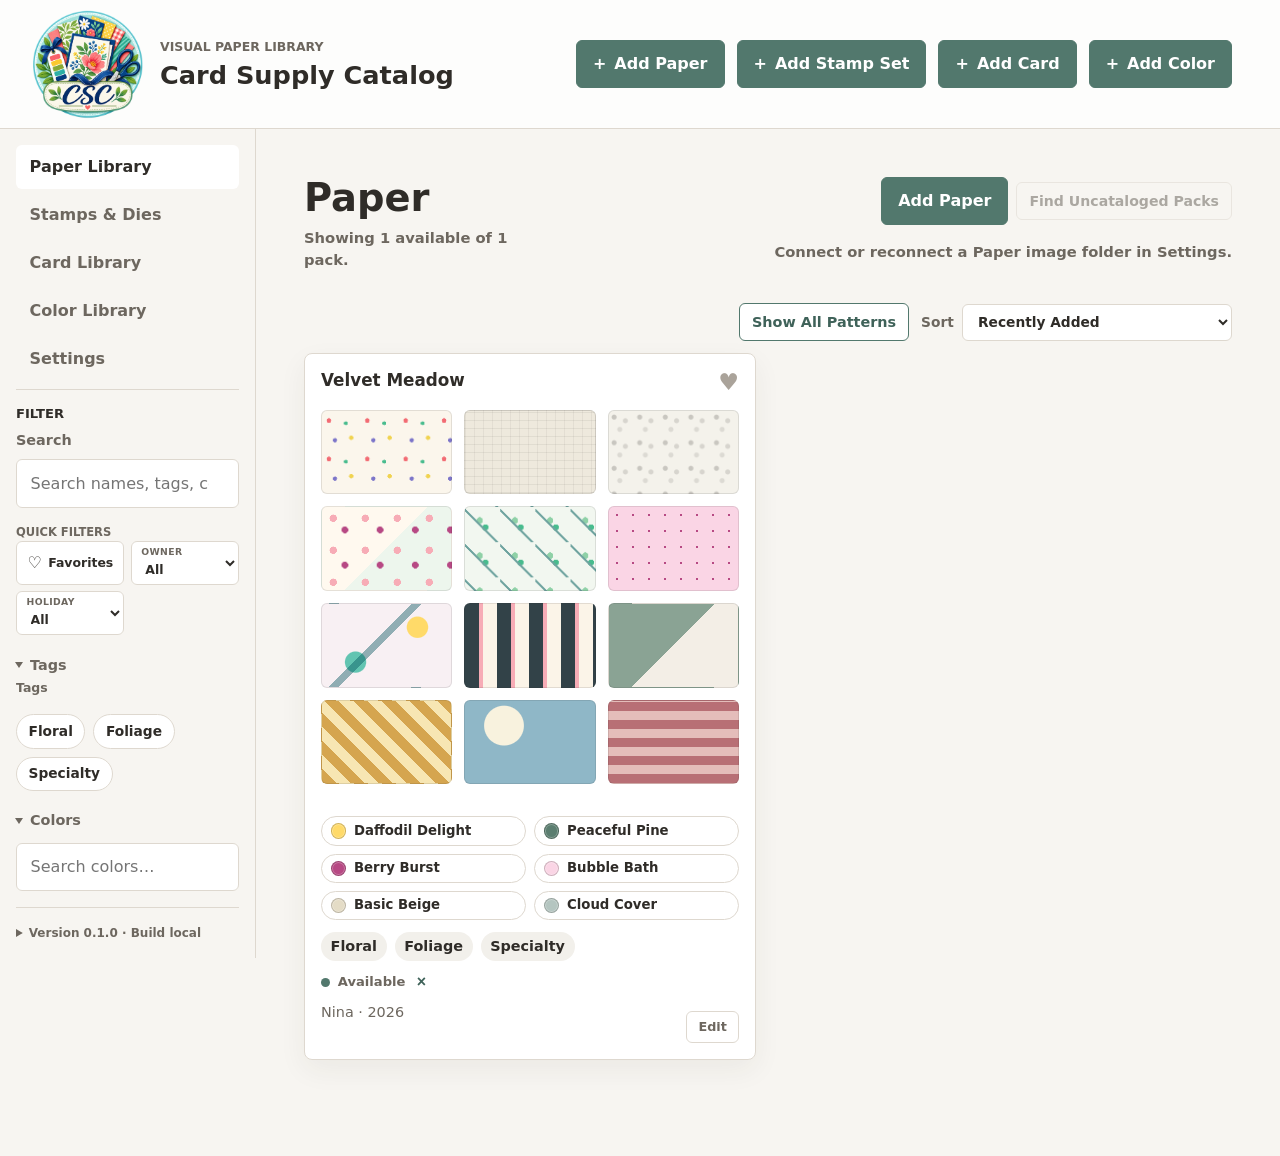
==== index.html @ 7009270a "Issue #11 - Add Find Uncataloged to Stamps & Dies and Cards" ====
<!doctype html>
<html lang="en">
  <head>
    <meta charset="utf-8">
    <meta name="viewport" content="width=device-width, initial-scale=1">
    <title>Card Supply Catalog</title>
    <meta name="theme-color" content="#52786d">
    <meta name="apple-mobile-web-app-title" content="Card Catalog">
    <meta name="apple-mobile-web-app-capable" content="yes">
    <meta name="apple-mobile-web-app-status-bar-style" content="default">
    <link rel="manifest" href="manifest.webmanifest">
    <link rel="icon" type="image/png" sizes="32x32" href="assets/icons/favicon-32.png">
    <link rel="apple-touch-icon" sizes="180x180" href="assets/icons/apple-touch-icon.png">
    <link rel="stylesheet" href="css/styles.css">
    <link rel="stylesheet" href="css/cards.css">
    <script type="module" src="js/app.js"></script>
  </head>
  <body>
    <div class="app-shell">
      <header class="app-header">
        <div class="brand">
          <img class="brand-mark" src="assets/logo/CSC-logo.png" alt="" aria-hidden="true">
          <div>
            <p class="eyebrow">Visual Paper Library</p>
            <h1>Card Supply Catalog</h1>
          </div>
        </div>

        <div class="header-actions" aria-label="Catalog actions">
          <button class="button button-primary" type="button" data-add-dsp-open>
            <span aria-hidden="true">+</span>
            Add Paper
          </button>
          <button class="button button-primary" type="button" id="add-stamp-set" data-add-stamp-set-open aria-haspopup="dialog">
            <span aria-hidden="true">+</span>
            Add Stamp Set
          </button>
          <button class="button button-primary" type="button" data-add-card-open aria-haspopup="dialog">
            <span aria-hidden="true">+</span>
            Add Card
          </button>
          <button class="button button-primary" type="button" data-add-color-open>
            <span aria-hidden="true">+</span>
            Add Color
          </button>
        </div>
      </header>

      <div class="app-layout">
        <nav class="side-nav" aria-label="Primary">
          <div class="nav-links">
            <a class="nav-link nav-link-active" href="#library" aria-current="page" data-nav-link>Paper Library</a>
            <a class="nav-link" href="#stamps-dies" data-nav-link>Stamps &amp; Dies</a>
            <a class="nav-link" href="#cards" data-nav-link>Card Library</a>
            <a class="nav-link" href="#color-library" data-nav-link>Color Library</a>
            <a class="nav-link" href="#settings" data-nav-link>Settings</a>
          </div>

          <div data-sidebar-controls="library">
          <form class="search-form nav-search" role="search" aria-label="Search catalog" data-library-search-form>
            <div class="filter-heading-row">
              <h3>Filter</h3>
              <button class="filter-clear-button" type="button" data-library-clear-all hidden>Clear all</button>
            </div>
            <label class="search-label" for="catalog-search">Search</label>
            <div class="search-control">
              <input
                id="catalog-search"
                name="catalog-search"
                type="search"
                placeholder="Search names, tags, colors, owners, or years"
                autocomplete="off"
                data-library-search-input
              >
            </div>
            <fieldset class="card-library-quick-filters" data-library-quick-filters>
              <legend>Quick Filters</legend>
              <div class="card-library-quick-filter-grid">
                <button class="card-library-quick-filter card-library-favorites-filter" type="button" aria-pressed="false" data-library-favorites>
                  <span class="card-library-favorites-icon" aria-hidden="true">♡</span>
                  <span>Favorites</span>
                </button>
                <label class="card-library-quick-filter card-library-select-filter">
                  <span class="card-library-quick-filter-label">Owner</span>
                  <select aria-label="Filter paper packs by owner" data-library-owner>
                    <option value="">All</option>
                  </select>
                </label>
                <label class="card-library-quick-filter card-library-select-filter">
                  <span class="card-library-quick-filter-label">Holiday</span>
                  <select aria-label="Filter paper packs by Holiday tag" data-library-holiday>
                    <option value="">All</option>
                    <option value="only">Holiday</option>
                    <option value="exclude">No Holiday</option>
                  </select>
                </label>
              </div>
            </fieldset>
            <fieldset class="library-tag-filter" data-library-tag-filters>
              <legend class="visually-hidden">Tags</legend>
              <div class="library-tag-filter-header">
                <button class="filter-toggle" type="button" aria-expanded="true" data-library-toggle-filter>Tags</button>
                <button class="filter-clear-icon" type="button" data-library-clear-tags aria-label="Clear tag filters" hidden>&times;</button>
              </div>
            </fieldset>
            <fieldset class="library-filter-section" data-library-color-filters>
              <legend class="visually-hidden">Colors</legend>
              <div class="library-tag-filter-header">
                <button class="filter-toggle" type="button" aria-expanded="true" data-library-toggle-filter>Colors</button>
                <button class="filter-clear-icon" type="button" data-library-clear-colors aria-label="Clear color filters" hidden>&times;</button>
              </div>
              <div class="library-color-typeahead" data-library-filter-options>
                <label class="visually-hidden" for="library-color-search">Search colors</label>
                <input id="library-color-search" type="search" placeholder="Search colors…" autocomplete="off" data-library-color-search>
                <div class="library-color-selected" data-library-color-selected aria-label="Selected colors"></div>
                <div class="library-color-results library-color-filter-options" data-library-color-results aria-label="Matching colors" hidden></div>
              </div>
            </fieldset>
          </form>
          </div>

          <div data-sidebar-controls="cards" hidden>
            <form class="search-form nav-search" role="search" aria-label="Filter cards" data-card-library-filter-form>
              <div class="filter-heading-row">
                <h3>Filter Cards</h3>
                <button class="filter-clear-button" type="button" data-card-library-clear hidden>Clear all</button>
              </div>
              <label class="search-label" for="card-library-search">Search</label>
              <div class="search-control">
                <input
                  id="card-library-search"
                  name="card-library-search"
                  type="search"
                  placeholder="Search tags, stamp sets, or paper packs"
                  autocomplete="off"
                  data-card-library-search
                >
              </div>
              <fieldset class="card-library-quick-filters" data-card-library-quick-filters>
                <legend>Quick Filters</legend>
                <div class="card-library-quick-filter-grid">
                  <button class="card-library-quick-filter card-library-favorites-filter" type="button" aria-pressed="false" data-card-library-favorites>
                    <span class="card-library-favorites-icon" aria-hidden="true">♡</span>
                    <span>Favorites</span>
                  </button>
                  <label class="card-library-quick-filter card-library-select-filter">
                    <span class="card-library-quick-filter-label">Owner</span>
                    <select aria-label="Filter cards by owner" data-card-library-owner>
                      <option value="">All</option>
                    </select>
                  </label>
                  <label class="card-library-quick-filter card-library-select-filter">
                    <span class="card-library-quick-filter-label">Holiday</span>
                    <select aria-label="Filter cards by Holiday tag" data-card-library-holiday>
                      <option value="">All</option>
                      <option value="only">Holiday</option>
                      <option value="exclude">No Holiday</option>
                    </select>
                  </label>
                  <label class="card-library-quick-filter card-library-select-filter">
                    <span class="card-library-quick-filter-label">Status</span>
                    <select aria-label="Filter cards by status" data-card-library-status>
                      <option value="">All</option>
                      <option value="available">Available</option>
                      <option value="sent">Sent</option>
                    </select>
                  </label>
                </div>
              </fieldset>
              <fieldset class="library-tag-filter" data-card-library-tag-filters>
                <legend class="visually-hidden">Card tags</legend>
                <div class="library-tag-filter-header">
                  <button class="filter-toggle" type="button" aria-expanded="true" data-card-library-toggle-tags>Tags</button>
                  <button class="filter-clear-icon" type="button" data-card-library-clear-tags aria-label="Clear Card tag filters" hidden>&times;</button>
                </div>
              </fieldset>
            </form>
          </div>

          <div data-sidebar-controls="stamps-dies" hidden>
            <form class="search-form nav-search" role="search" aria-label="Filter sets" data-set-library-filter-form>
              <div class="filter-heading-row">
                <h3>Filter Sets</h3>
                <button class="filter-clear-button" type="button" data-set-library-clear hidden>Clear all</button>
              </div>
              <label class="search-label" for="set-library-search">Search</label>
              <div class="search-control">
                <input
                  id="set-library-search"
                  name="set-library-search"
                  type="search"
                  placeholder="Search names, tags, owners, or years"
                  autocomplete="off"
                  data-set-library-search
                >
              </div>
              <fieldset class="card-library-quick-filters" data-set-library-quick-filters>
                <legend>Quick Filters</legend>
                <div class="card-library-quick-filter-grid">
                  <button class="card-library-quick-filter card-library-favorites-filter" type="button" aria-pressed="false" data-set-library-favorites>
                    <span class="card-library-favorites-icon" aria-hidden="true">♡</span>
                    <span>Favorites</span>
                  </button>
                  <label class="card-library-quick-filter card-library-select-filter">
                    <span class="card-library-quick-filter-label">Owner</span>
                    <select aria-label="Filter sets by owner" data-set-library-owner>
                      <option value="">All</option>
                    </select>
                  </label>
                  <label class="card-library-quick-filter card-library-select-filter">
                    <span class="card-library-quick-filter-label">Release Year</span>
                    <select aria-label="Filter sets by release year" data-set-library-year>
                      <option value="">All</option>
                    </select>
                  </label>
                </div>
              </fieldset>
              <fieldset class="library-tag-filter stamp-tool-type-filter" data-set-library-tool-type-filters>
                <legend class="visually-hidden">Tool Type</legend>
                <div class="library-tag-filter-header">
                  <button class="filter-toggle" type="button" aria-expanded="true" data-set-library-toggle-tool-types>Tool Type</button>
                  <button class="filter-clear-icon" type="button" data-set-library-clear-tool-types aria-label="Clear Tool Type filters" hidden>&times;</button>
                </div>
                <div class="keyword-picker-options library-tag-filter-options" data-set-library-tool-type-options></div>
              </fieldset>
              <fieldset class="library-tag-filter" data-set-library-tag-filters>
                <legend class="visually-hidden">Set tags</legend>
                <div class="library-tag-filter-header">
                  <button class="filter-toggle" type="button" aria-expanded="true" data-set-library-toggle-tags>Tags</button>
                  <button class="filter-clear-icon" type="button" data-set-library-clear-tags aria-label="Clear Set tag filters" hidden>&times;</button>
                </div>
              </fieldset>
            </form>
          </div>

          <details class="app-version" data-app-version>
            <summary data-version-summary>Version 0.1.0 · Build local</summary>
            <dl class="app-version-details">
              <div><dt>Version</dt><dd data-version-value>0.1.0</dd></div>
              <div><dt>Build</dt><dd data-build-value>local</dd></div>
              <div><dt>Built</dt><dd data-built-at-value>Local development build</dd></div>
              <div><dt>Commit</dt><dd data-commit-value>3da9c70</dd></div>
              <div><dt>Cache</dt><dd data-cache-value>Checking...</dd></div>
            </dl>
            <button class="version-update-button" type="button" data-check-for-updates>Check for updates</button>
            <p class="version-message" data-version-message aria-live="polite"></p>
          </details>
        </nav>

        <main class="main-content">
          <section class="app-screen library-screen" id="library" tabindex="-1" data-screen>
            <section class="library-toolbar" aria-labelledby="library-title">
              <div>
                <h2 id="library-title">Paper</h2>
                <p class="result-count" data-library-result-count aria-live="polite">Showing 0 of 0 packs</p>
              </div>
              <div class="library-toolbar-actions">
                <button class="button button-primary" type="button" data-add-dsp-open aria-haspopup="dialog">Add Paper</button>
                <button class="button button-quiet" type="button" data-find-uncataloged-packs hidden>Find Uncataloged Packs</button>
                <p class="result-count" data-find-uncataloged-packs-availability hidden></p>
              </div>
            </section>

            <section class="uncataloged-packs" aria-labelledby="uncataloged-packs-title" data-uncataloged-packs hidden>
              <div class="uncataloged-packs-header">
                <div>
                  <p class="eyebrow">Image Library</p>
                  <h3 id="uncataloged-packs-title">Uncataloged Paper Packs</h3>
                </div>
                <button class="detail-close" type="button" aria-label="Close uncataloged paper packs" data-close-uncataloged-packs>&times;</button>
              </div>
              <p class="settings-message" data-uncataloged-packs-message aria-live="polite"></p>
              <label class="uncataloged-packs-toggle">
                <input type="checkbox" data-show-ignored-uncataloged-packs>
                <span>Show ignored folders</span>
              </label>
              <ul class="uncataloged-pack-list" data-uncataloged-pack-list></ul>
            </section>

            <section class="library-section" aria-labelledby="library-grid-title">
              <h3 class="visually-hidden" id="library-grid-title">Paper Packs</h3>
              <div class="gallery-toolbar" aria-label="Paper gallery controls">
                <button class="button button-accent-outline button-compact" type="button" data-expand-all-patterns aria-pressed="false">Show All Patterns</button>
                <label class="gallery-toolbar-control" for="library-sort-order">
                  <span>Sort</span>
                  <select id="library-sort-order" data-library-sort>
                    <option value="recently-added" selected>Recently Added</option>
                    <option value="name-asc">Name: A–Z</option>
                    <option value="name-desc">Name: Z–A</option>
                    <option value="release-asc">Release date: Oldest first</option>
                    <option value="release-desc">Release date: Newest first</option>
                    <option value="owner-asc">Owner: A–Z</option>
                    <option value="owner-desc">Owner: Z–A</option>
                  </select>
                </label>
              </div>
              <div class="dsp-grid dsp-grid-balanced" data-paper-pack-library aria-live="polite">
                <p class="loading-message">Loading paper packs...</p>
              </div>
            </section>

            <aside class="detail-panel" aria-labelledby="detail-pack-title" data-detail-panel hidden>
              <div class="detail-panel-header">
                <div>
                  <button class="detail-back" type="button" data-detail-back hidden>&larr; Back</button>
                  <p class="eyebrow">Paper Pack</p>
                  <div class="card-title-row detail-title-row" data-detail-title-row>
                    <h3 id="detail-pack-title" data-detail-title>Pack details</h3>
                  </div>
                </div>
                <button class="detail-close" type="button" aria-label="Close pack details" data-detail-close>&times;</button>
              </div>

              <div class="detail-panel-body" data-detail-body></div>
            </aside>
          </section>

          <section class="app-screen color-reference-section" id="color-library" aria-labelledby="color-library-title" tabindex="-1" data-screen hidden>
            <div class="section-heading">
              <div>
                <h3 id="color-library-title">Color Reference</h3>
                <p>Official color names and HEX values for pack metadata.</p>
              </div>
              <button class="button button-primary" type="button" data-add-color-open>Add Color</button>
            </div>

            <div class="color-reference-controls" aria-label="Color reference filters">
              <label class="color-reference-control" for="color-reference-mode">
                <span>Show by</span>
                <select id="color-reference-mode" data-color-reference-mode>
                  <option value="collection" selected>Collection</option>
                  <option value="color-family">Color Family</option>
                </select>
              </label>
              <label class="color-reference-control" for="color-reference-value">
                <span>Groups</span>
                <select id="color-reference-value" data-color-reference-value multiple size="6">
                </select>
              </label>
            </div>
            <p class="color-reference-summary" data-color-reference-summary aria-live="polite"></p>

            <div class="color-library-grid" data-color-library aria-live="polite">
              <p class="loading-message">Loading colors...</p>
            </div>
          </section>

          <section class="app-screen library-screen" id="cards" aria-labelledby="cards-title" tabindex="-1" data-screen hidden>
            <section class="library-toolbar" aria-labelledby="cards-title">
              <div>
                <h2 id="cards-title">Cards</h2>
                <p class="result-count" data-card-library-result-count aria-live="polite">Showing 0 of 0 cards</p>
              </div>
              <div class="library-toolbar-actions">
                <button class="button button-quiet" type="button" data-find-uncataloged-cards>Find Uncataloged</button>
                <button class="button button-primary" type="button" data-add-card-open aria-haspopup="dialog">Add Card</button>
              </div>
            </section>

            <section class="library-section" aria-label="Card gallery">
              <div class="gallery-toolbar" aria-label="Card gallery controls">
                <label class="gallery-toolbar-control" for="card-library-sort-order">
                  <span>Sort</span>
                  <select id="card-library-sort-order" data-card-library-sort>
                    <option value="recently-added" selected>Recently Added</option>
                    <option value="date-desc">Date created: Newest first</option>
                    <option value="date-asc">Date created: Oldest first</option>
                    <option value="favorite-desc">Favorites first</option>
                  </select>
                </label>
              </div>
              <div class="card-library-grid" data-card-library aria-live="polite"><p class="loading-message">Loading cards...</p></div>
            </section>
          </section>

          <section class="app-screen library-screen" id="stamps-dies" aria-labelledby="stamps-dies-title" tabindex="-1" data-screen hidden>
            <section class="library-toolbar" aria-labelledby="stamps-dies-title">
              <div>
                <h2 id="stamps-dies-title">Stamps &amp; Dies</h2>
                <p class="result-count" data-set-library-status role="status">Your stamp and die sets, together in one library.</p>
              </div>
              <div class="library-toolbar-actions">
                <button class="button button-quiet" type="button" data-find-uncataloged-sets>Find Uncataloged</button>
                <button class="button button-primary" type="button" data-add-set>Add Set</button>
              </div>
            </section>
            <section class="library-section" aria-label="Stamp and die sets">
              <div class="gallery-toolbar" aria-label="Stamp and die gallery controls">
                <label class="gallery-toolbar-control" for="set-library-sort-order">
                  <span>Sort</span>
                  <select id="set-library-sort-order" data-set-library-sort>
                    <option value="recently-added" selected>Recently Added</option>
                    <option value="name-asc">Name: A–Z</option>
                    <option value="name-desc">Name: Z–A</option>
                    <option value="release-asc">Release date: Oldest first</option>
                    <option value="release-desc">Release date: Newest first</option>
                    <option value="favorite-desc">Favorites first</option>
                  </select>
                </label>
              </div>
              <div class="card-library-grid" data-set-library aria-live="polite"><p class="loading-message">Loading stamps &amp; dies...</p></div>
            </section>
          </section>

          <section class="app-screen settings-section" id="settings" aria-labelledby="settings-title" tabindex="-1" data-screen hidden>
            <div class="section-heading">
              <div>
                <h3 id="settings-title">Settings</h3>
              </div>
              <p>Manage storage, backups, and setup readiness here.</p>
            </div>

            <nav class="settings-quick-links" aria-label="Settings sections">
              <span>Quick links</span>
              <a href="#owner-settings">Owners</a>
              <a href="#global-tags-settings">Tags</a>
              <a href="#library-folders-settings">Library Folders</a>
              <a href="#catalog-maintenance-settings">Catalog Maintenance</a>
              <a href="#catalog-backup-settings">Catalog Backup and Restore</a>
              <a href="#setup-status-settings">Setup Status</a>
            </nav>

            <details class="settings-subsection" id="owner-settings" open>
              <summary class="settings-summary">
                <span class="settings-summary-text"><strong id="owner-settings-title">Owners</strong><span>Owner names are shared with the catalog. The Default Owner selection applies only to this browser.</span></span>
              </summary>
              <div class="settings-body" role="region" aria-labelledby="owner-settings-title">
              <div class="form-field device-default-field">
                <label for="default-owner">Default owner</label>
                <select id="default-owner" data-default-owner><option value="">Not selected</option></select>
              </div>
              <p class="settings-message" data-default-owner-message aria-live="polite"></p>
              <div class="owner-settings-list" data-owner-settings-list></div>
              <div class="bulk-owner-settings" role="group" aria-labelledby="bulk-owner-heading">
                <p id="bulk-owner-heading">Change the owner on all Paper Packs</p>
                <form class="bulk-owner-form" data-bulk-owner-form>
                  <div class="form-field">
                    <label for="bulk-paper-pack-owner">Paper Pack owner</label>
                    <input id="bulk-paper-pack-owner" type="text" autocomplete="off" placeholder="e.g., Nina" data-bulk-owner-input required>
                  </div>
                  <button class="button button-primary" type="submit" data-bulk-owner-submit>Change Paper Pack Owner</button>
                </form>
                <p class="settings-message" data-bulk-owner-message aria-live="polite"></p>
              </div>
              </div>
            </details>

            <details class="settings-subsection tag-settings" id="global-tags-settings" data-global-tag-settings>
              <summary class="settings-summary">
                <span class="settings-summary-text"><strong id="global-tags-settings-title">Tags &amp; Categories</strong><span>Manage the shared tag system for Paper, Cards, and Stamp Sets.</span></span>
                <span class="tag-settings-total" data-tag-total>0 tags</span>
              </summary>
              <div class="settings-body" role="region" aria-labelledby="global-tags-settings-title">
                <section class="category-settings" aria-labelledby="category-settings-title">
                  <div class="category-settings-heading"><div><h5 id="category-settings-title">Categories</h5><p>Organize tags without changing their item assignments.</p></div><span data-category-total>0 categories</span></div>
                  <button class="text-action settings-reveal-action" type="button" data-category-add-open aria-expanded="false">+ Add Category</button>
                  <form class="category-settings-add" data-category-add-form hidden>
                    <label class="visually-hidden" for="global-category-add">New category</label>
                    <input id="global-category-add" type="text" autocomplete="off" placeholder="Add a category..." data-category-add-input required>
                    <button class="button button-primary button-compact" type="submit">Save</button>
                    <button class="button button-compact" type="button" data-category-add-cancel>Cancel</button>
                  </form>
                  <p class="settings-message category-settings-message" data-category-message aria-live="polite"></p>
                  <div class="category-settings-list" data-category-list aria-live="polite"></div>
                </section>
                <div class="tag-inventory-heading"><h5>All Tags</h5><button class="text-action settings-reveal-action" type="button" data-tag-add-open aria-expanded="false">+ Add Tag</button></div>
                <form class="tag-settings-add global-tag-settings-add" data-tag-add-form hidden>
                  <label class="visually-hidden" for="global-tag-add">New tag</label>
                  <input id="global-tag-add" type="text" autocomplete="off" placeholder="Add a new tag..." data-tag-add-input required>
                  <button class="button button-primary" type="submit">Add Tag</button>
                  <button class="button" type="button" data-tag-add-cancel>Cancel</button>
                </form>
                <p class="settings-message tag-settings-message" data-tag-message aria-live="polite"></p>
                <div class="tag-settings-list" data-tag-list aria-live="polite"></div>
              </div>
            </details>

            <details class="settings-subsection" id="library-folders-settings">
              <summary class="settings-summary">
                <span class="settings-summary-text"><strong id="image-library-title">Library Folders</strong><span>Choose separate local or cloud-synced folders for Paper, Card, and Stamp &amp; Die images.</span></span>
              </summary>
              <div class="settings-body" role="region" aria-labelledby="image-library-title">

              <div class="image-library-groups">
                <div class="image-library-group" role="group" aria-label="Paper image library">
                  <h5>Paper Image Library</h5>
                  <div class="settings-actions image-library-buttons">
                    <button class="button" type="button" data-choose-image-library>Choose Image Folder for Paper</button>
                    <button class="button" type="button" data-reconnect-image-library>Reconnect for Paper</button>
                  </div>
                  <p class="settings-message" data-image-library-status aria-live="polite">Checking image folder support...</p>
                  <div class="image-library-health" data-image-library-health aria-live="polite"></div>
                </div>
                <div class="image-library-group" role="group" aria-label="Stamps &amp; Dies image library">
                  <h5>Stamps &amp; Dies Image Library</h5>
                  <div class="settings-actions image-library-buttons">
                    <button class="button" type="button" data-choose-stamp-image-library>Choose Image Folder for Stamps &amp; Dies</button>
                    <button class="button" type="button" data-reconnect-stamp-image-library>Reconnect for Stamps &amp; Dies</button>
                  </div>
                  <p class="settings-message" data-stamp-image-library-status aria-live="polite">Checking Stamp &amp; Die image folder support...</p>
                  <div class="image-library-health" data-stamp-image-library-health aria-live="polite"></div>
                </div>
                <div class="image-library-group" role="group" aria-label="Cards image library">
                  <h5>Card Image Library</h5>
                  <div class="settings-actions image-library-buttons">
                    <button class="button" type="button" data-choose-card-image-library>Choose Image Folder for Cards</button>
                    <button class="button" type="button" data-reconnect-card-image-library>Reconnect for Cards</button>
                  </div>
                  <p class="settings-message" data-card-image-library-status aria-live="polite">Checking Card image folder support...</p>
                  <div class="image-library-health" data-card-image-library-health aria-live="polite"></div>
                </div>
                <div class="settings-actions">
                  <button class="button" type="button" data-check-image-libraries>Check Image Libraries</button>
                </div>
                <div class="image-library-group" role="group" aria-labelledby="export-library-title">
                  <h5 id="export-library-title">Export Library</h5>
                  <p>Choose an optional folder for backups and diagnostic reports, independently of your image libraries and cover sheets.</p>
              <div class="settings-actions image-library-buttons">
                <button class="button" type="button" data-choose-export-library>Choose Export Library Folder</button>
                <button class="button" type="button" data-reconnect-export-library>Reconnect Export Library</button>
              </div>
              <p class="settings-message" data-export-library-status aria-live="polite">Checking export folder support...</p>
                </div>
                <div class="image-library-group" role="group" aria-labelledby="cover-sheet-folder-title">
                  <h5 id="cover-sheet-folder-title">Cover Sheet Folder</h5>
                  <p>Choose where cover sheets are saved, such as All Cover Sheets. Files use the paper pack display name; saving again replaces that file. Without a folder, use Save As or browser downloads.</p>
                  <div class="settings-actions image-library-buttons">
                    <button class="button" type="button" data-choose-cover-sheet-folder>Choose Cover Sheet Folder</button>
                    <button class="button" type="button" data-reconnect-cover-sheet-folder>Reconnect Cover Sheet Folder</button>
                  </div>
                  <p class="settings-message" data-cover-sheet-folder-status aria-live="polite">Checking cover sheet folder support...</p>
                </div>
              </div>
              </div>
            </details>

            <details class="settings-subsection" id="catalog-maintenance-settings">
              <summary class="settings-summary">
                <span class="settings-summary-text"><strong id="bulk-owner-title">Catalog Maintenance</strong><span>Maintain stored images.</span></span>
              </summary>
              <div class="settings-body" role="region" aria-labelledby="bulk-owner-title">

              <div class="settings-actions" aria-label="Catalog maintenance actions">
                <button class="button" type="button" data-repair-image-library>Repair Image Links</button>
                <button class="button" type="button" data-generate-missing-thumbnails>Generate Missing Paper Thumbnails</button>
                <button class="button" type="button" data-generate-missing-card-thumbnails>Generate Missing Card Thumbnails</button>
                <button class="button" type="button" data-migrate-image-library>Move Images to Folder</button>
              </div>
              <p class="settings-message" data-image-maintenance-status aria-live="polite"></p>


              <details class="settings-help">
                <summary>What does Move Images to Folder do?</summary>
                <p>Moves images currently stored inside this browser into your selected image folder. Use this after choosing an image folder, especially before sharing the catalog with someone else.</p>
              </details>
              <details class="settings-help">
                <summary>What does Repair Image Links do?</summary>
                <p>Rescans matching paper-pack folders, repairs broken image references, and reconnects fallback backup images to files already in the selected folder. It does not copy, overwrite, or delete image files.</p>
              </details>
              <details class="settings-help">
                <summary>What do Generate Missing Thumbnails actions do?</summary>
                <p>Scans catalog-referenced images in the selected Paper or Card folder, leaves every usable <code>.thumb.jpg</code> unchanged, repairs empty thumbnails, and creates thumbnails only where they are missing.</p>
              </details>
              </div>
            </details>

            <details class="settings-subsection" id="catalog-backup-settings">
              <summary class="settings-summary">
                <span class="settings-summary-text"><strong id="backup-restore-title">Catalog Backup &amp; Restore</strong><span>Export or restore catalog data for sharing, safekeeping, or moving browsers. Exports are saved in your optional Export Library when available, or downloaded by the browser.</span></span>
              </summary>
              <div class="settings-body" role="region" aria-labelledby="backup-restore-title">

              <div class="settings-actions" aria-label="Backup and restore actions">
                <button class="button" type="button" data-export-catalog>Export Backup</button>
                <button class="button" type="button" data-export-ipad-catalog>Export Compact iPad Backup</button>
                <label class="button file-button" for="catalog-backup-import">Import Backup</label>
                <input id="catalog-backup-import" class="visually-hidden" type="file" accept="application/json,.json" data-import-catalog>
                <label class="button file-button" for="catalog-diagnostic-import">Low-Memory Diagnostic</label>
                <input id="catalog-diagnostic-import" class="visually-hidden" type="file" accept="application/json,.json" data-import-catalog-diagnostic>
                <button class="button" type="button" data-download-import-diagnostic disabled>Download Diagnostic Report</button>
              </div>
              <section class="import-diagnostic-panel" data-import-diagnostic-panel hidden aria-labelledby="import-diagnostic-title">
                <div class="import-diagnostic-heading">
                  <h5 id="import-diagnostic-title">iPad Import Diagnostic Report</h5>
                  <span data-import-diagnostic-summary></span>
                </div>
                <textarea class="import-diagnostic-output" data-import-diagnostic-output readonly spellcheck="false" aria-label="Import diagnostic report"></textarea>
                <div class="settings-actions">
                  <button class="button button-primary" type="button" data-copy-import-diagnostic>Copy Debug Report</button>
                  <button class="button" type="button" data-clear-import-diagnostic>Clear Report</button>
                </div>
                <p class="settings-message" data-import-diagnostic-message aria-live="polite"></p>
              </section>
              <label class="settings-checkbox-option">
                <input type="checkbox" data-import-overwrite-existing>
                <span>Replace existing catalog entries during import</span>
              </label>
              <p class="settings-help">When selected, imported items with matching IDs replace existing catalog entries. The backup also replaces tag/category names and memberships, removing tags and categories absent from the backup. Other local items are kept, but deleted tag assignments are cleared and equivalent tags are remapped. Older backups without a complete tag/category catalog merge tags instead.</p>
              <details class="settings-help">
                <summary>When should I use Low-Memory Diagnostic?</summary>
                <p>If an imported backup is missing images, choose <strong>Low-Memory Diagnostic</strong> and select the same backup. It scans the file in small pieces without importing or changing the catalog. When it finishes, use <strong>Copy Debug Report</strong> and send the copied text to the app developer.</p>
              </details>
              <details class="settings-help">
                <summary>How do I share this catalog with an iPad or another computer?</summary>
                <ol>
                  <li>On the computer with the complete catalog, choose <strong>Export Compact iPad Backup</strong> if the other person needs images included, or <strong>Export Backup</strong> if they will also connect to the same image folder.</li>
                  <li>Send the downloaded backup file to the other person.</li>
                  <li>Have them open the shared app URL: <a href="https://ninabarley47-gh.github.io/card-supply-catalog/">https://ninabarley47-gh.github.io/card-supply-catalog/</a>.</li>
                  <li>In Settings, choose <strong>Import Backup</strong> and select the file.</li>
                  <li>On iPad, open the app in Safari and use Share, then <strong>Add to Home Screen</strong>.</li>
                </ol>
              </details>
              <p class="settings-message" data-backup-message aria-live="polite"></p>
              </div>
            </details>

            <details class="settings-subsection" id="setup-status-settings">
              <summary class="settings-summary">
                <span class="settings-summary-text"><strong id="setup-status-title">Setup Status</strong><span>Confirm this browser is ready to use the shared catalog.</span></span>
              </summary>
              <div class="settings-body" role="region" aria-labelledby="setup-status-title">

              <div class="setup-status-list" data-setup-status aria-live="polite"></div>
              </div>
            </details>
          </section>
        </main>

        <aside class="add-dsp-panel" aria-labelledby="add-dsp-title" data-add-dsp-panel hidden>
          <div class="detail-panel-header">
            <div>
              <p class="eyebrow">Catalog Setup</p>
              <h3 id="add-dsp-title" data-add-dsp-title>Add Paper</h3>
            </div>
            <button class="detail-close" type="button" aria-label="Close Add Paper" data-add-dsp-close>&times;</button>
          </div>

          <form class="add-dsp-form" data-add-dsp-form>
            <p class="form-summary" data-add-dsp-summary>Save a new paper pack to this catalog.</p>

            <div class="form-field">
              <label for="dsp-name">Paper Pack Name</label>
              <input id="dsp-name" name="name" type="text" placeholder="e.g., Velvet Meadow" required>
            </div>

            <div class="form-field">
              <label for="dsp-owner">Owner</label>
              <select id="dsp-owner" name="ownerId" required data-owner-picker></select>
              <input name="owner" type="text" autocomplete="off" placeholder="New owner name" data-new-owner-input hidden disabled>
            </div>

            <div class="form-grid-two">
              <div class="form-field">
                <label for="dsp-brand">Brand</label>
                <input id="dsp-brand" name="brand" type="text" maxlength="100" placeholder="e.g., Stampin' Up!, Echo Park">
              </div>
              <div class="form-field">
                <label for="dsp-purchased-from">Purchased From</label>
                <input id="dsp-purchased-from" name="purchasedFrom" type="text" maxlength="100" placeholder="e.g., Stampin' Up!, Amazon, Scrapbooking.com">
              </div>
            </div>

            <div class="form-grid-two">
              <div class="form-field">
                <label for="dsp-availability">Status</label>
                <select id="dsp-availability" name="availability">
                  <option value="available">Available</option>
                  <option value="not-bought">Not Bought</option>
                  <option value="used-up">Used Up</option>
                </select>
              </div>

              <div class="form-field">
                <label for="dsp-refill">Backup Supply</label>
                <select id="dsp-refill" name="refillAvailable">
                  <option value="">Unknown</option>
                  <option value="true">Available</option>
                  <option value="false">Not Available</option>
                </select>
              </div>

              <div class="form-field">
                <label for="dsp-release-year">Release Year</label>
                <input id="dsp-release-year" name="releaseYear" type="number" min="1990" max="2100" placeholder="2026" required>
              </div>
            </div>

            <div class="form-field">
              <label for="dsp-colors">Colors</label>
              <textarea id="dsp-colors" name="colors" rows="3" placeholder="e.g., berry-burst, Lost Lagoon, basic-beige" required></textarea>
              <p class="field-help">Use official color names or color IDs. HEX values still come from colors.json.</p>
            </div>

            <div class="form-field">
              <label for="dsp-pattern-count">Pattern Count</label>
              <input id="dsp-pattern-count" name="patternCount" type="number" min="1" max="48" value="12" required>
              <p class="field-help">This tells the catalog how many pattern images to expect for this pack.</p>
            </div>

            <div class="form-field">
              <span class="form-label">Pattern Images</span>
              <div class="image-intake-actions">
                <button class="button" type="button" data-pattern-library-picker hidden>Add From Library</button>

                <label class="button file-button" for="dsp-pattern-images">Add Images</label>
                <input id="dsp-pattern-images" class="visually-hidden" type="file" accept="image/*" multiple data-pattern-image-input>
              </div>
              <p class="field-help" data-pattern-image-help>If an image library folder is selected in Settings, images load automatically from a folder matching the paper pack name. Use these controls only as a fallback.</p>
              <p class="field-help">Images stay in the order shown below. Use the arrows to adjust the paper pack preview.</p>
              <ol class="image-preview-list" data-image-preview-list aria-label="Selected pattern images"></ol>
              <p class="field-help" data-image-preview-count>No pattern images selected.</p>
            </div>

            <div class="form-field" data-paper-tag-picker></div>

            <div class="form-message" data-add-dsp-message aria-live="polite"></div>

            <div class="form-actions">
              <button class="button button-primary" type="submit" data-add-dsp-submit>Save Paper Pack</button>
              <button class="button" type="button" data-add-dsp-close>Cancel</button>
            </div>
          </form>
        </aside>

        <aside class="add-color-panel" aria-labelledby="add-color-title" data-add-color-panel hidden>
          <div class="detail-panel-header">
            <div>
              <p class="eyebrow">Catalog Setup</p>
              <h3 id="add-color-title" data-add-color-title>Add Color</h3>
            </div>
            <button class="detail-close" type="button" aria-label="Close Add Color" data-add-color-close>&times;</button>
          </div>

          <form class="add-dsp-form" data-add-color-form>
            <p class="form-summary" data-add-color-summary>Add an official color for paper pack metadata.</p>

            <div class="form-field">
              <label for="color-name">Color Name</label>
              <input id="color-name" name="name" type="text" placeholder="e.g., Lost Lagoon" required>
              <p class="field-help" data-color-id-preview>Color ID will be generated from the name.</p>
            </div>

            <div class="form-grid-two">
              <div class="form-field">
                <label for="color-hex">HEX</label>
                <input id="color-hex" name="hex" type="text" placeholder="#6EA39F" pattern="#?[0-9A-Fa-f]{6}" required>
              </div>

              <div class="form-field">
                <span class="form-label">Preview</span>
                <div class="color-form-swatch" data-color-swatch-preview>Preview</div>
              </div>
            </div>

            <div class="form-grid-two">
              <div class="form-field">
                <label for="color-family">Collection</label>
                <select id="color-family" name="family" required>
                  <option value="in-color">In Color</option>
                  <option value="neutrals">Neutrals</option>
                  <option value="brights">Brights</option>
                  <option value="subtles">Subtles</option>
                  <option value="regals">Regals</option>
                  <option value="basics">Basics</option>
                  <option value="retired">Retired</option>
                  <option value="unknown">Unknown</option>
                </select>
              </div>

              <div class="form-field">
                <label for="color-color-family">Color Family</label>
                <select id="color-color-family" name="colorFamily" required>
                  <option value="red">Red</option>
                  <option value="orange">Orange</option>
                  <option value="yellow">Yellow</option>
                  <option value="yellow-green">Yellow-Green</option>
                  <option value="green">Green</option>
                  <option value="teal">Teal</option>
                  <option value="blue">Blue</option>
                  <option value="purple">Purple</option>
                  <option value="pink">Pink</option>
                  <option value="brown">Brown</option>
                  <option value="neutral">Neutral</option>
                  <option value="gray">Gray</option>
                  <option value="white">White</option>
                  <option value="black">Black</option>
                </select>
              </div>
            </div>

            <div class="form-grid-two">
              <div class="form-field">
                <label for="color-collection-years">Collection Years</label>
                <input id="color-collection-years" name="collectionYears" type="text" placeholder="e.g., 2025-2027">
              </div>

              <div class="form-field">
                <label for="color-status">Status</label>
                <select id="color-status" name="status" required>
                  <option value="active">Active</option>
                  <option value="retired">Retired</option>
                  <option value="unknown">Unknown</option>
                </select>
              </div>
            </div>

            <div class="form-field">
              <label for="color-aliases">Aliases</label>
              <textarea id="color-aliases" name="aliases" rows="2" placeholder="Optional comma-separated alternate names"></textarea>
            </div>

            <fieldset class="form-field product-availability">
              <legend class="form-label">Products</legend>
              <div class="product-grid">
                <label>
                  Cardstock
                  <select name="productCardstock">
                    <option value="">Unknown</option>
                    <option value="true">I have it</option>
                    <option value="false">I do not have it</option>
                  </select>
                </label>
                <label>
                  Ink
                  <select name="productInk">
                    <option value="">Unknown</option>
                    <option value="true">I have it</option>
                    <option value="false">I do not have it</option>
                  </select>
                </label>
                <label>
                  Paper
                  <select name="productDsp">
                    <option value="">Unknown</option>
                    <option value="true">I have it</option>
                    <option value="false">I do not have it</option>
                  </select>
                </label>
                <label>
                  Marker
                  <select name="productMarker">
                    <option value="">Unknown</option>
                    <option value="true">I have it</option>
                    <option value="false">I do not have it</option>
                  </select>
                </label>
                <label>
                  Blend
                  <select name="productBlend">
                    <option value="">Unknown</option>
                    <option value="true">I have it</option>
                    <option value="false">I do not have it</option>
                  </select>
                </label>
              </div>
            </fieldset>

            <div class="form-message" data-add-color-message aria-live="polite"></div>

            <div class="form-actions">
              <button class="button button-primary" type="submit">Save Color</button>
              <button class="button" type="button" data-add-color-close>Cancel</button>
            </div>
          </form>
        </aside>
      </div>
    </div>
  </body>
</html>
---- css/styles.css ----
:root {
  --color-page: #f7f5f1;
  --color-surface: #ffffff;
  --color-text: #2f2c28;
  --color-muted: #6d675f;
  --color-border: #ded8cf;
  --color-accent: #52786d;
  --color-accent-dark: #3f6259;
  --color-paper-one: #e8d7c3;
  --color-paper-two: #d8e1dc;
  --color-paper-three: #e5d4dc;
  --color-paper-four: #d6d2e7;
  --shadow-soft: 0 18px 45px rgba(47, 44, 40, 0.08);
  --space-1: 0.25rem;
  --space-2: 0.5rem;
  --space-3: 0.75rem;
  --space-4: 1rem;
  --space-5: 1.5rem;
  --space-6: 2rem;
  --space-7: 3rem;
  --radius-small: 6px;
  --radius-medium: 8px;
  --font-sans: Inter, ui-sans-serif, system-ui, -apple-system, BlinkMacSystemFont, "Segoe UI", sans-serif;
}

* {
  box-sizing: border-box;
}

html {
  min-height: 100%;
}

body {
  min-height: 100%;
  margin: 0;
  background: var(--color-page);
  color: var(--color-text);
  font-family: var(--font-sans);
  line-height: 1.5;
}

button,
input {
  font: inherit;
}

a {
  color: inherit;
}

:focus-visible {
  outline: 3px solid rgba(82, 120, 109, 0.45);
  outline-offset: 3px;
}

.app-shell {
  min-height: 100vh;
}

.app-header {
  display: flex;
  align-items: center;
  justify-content: space-between;
  gap: var(--space-5);
  padding: var(--space-5) clamp(var(--space-4), 4vw, var(--space-7));
  border-bottom: 1px solid var(--color-border);
  background: rgba(255, 255, 255, 0.82);
}

.header-actions {
  display: flex;
  flex-wrap: wrap;
  justify-content: flex-end;
  gap: var(--space-3);
}

.brand {
  display: flex;
  align-items: center;
  min-width: 0;
  gap: var(--space-6);
}

.brand-mark {
  display: block;
  width: 5rem;
  height: 5rem;
  flex: 0 0 auto;
  object-fit: contain;
  transform: scale(1.375);
  transform-origin: center;
}

.eyebrow {
  margin: 0 0 var(--space-1);
  color: var(--color-muted);
  font-size: 0.78rem;
  font-weight: 700;
  letter-spacing: 0;
  text-transform: uppercase;
}

h1,
h2,
h3,
p {
  margin-top: 0;
}

h1 {
  margin-bottom: 0;
  font-size: clamp(1.35rem, 2vw, 1.85rem);
  line-height: 1.15;
}

h2 {
  margin-bottom: 0;
  font-size: clamp(1.6rem, 3vw, 2.45rem);
  line-height: 1.1;
}

h3 {
  margin-bottom: var(--space-2);
  font-size: 1.35rem;
  line-height: 1.2;
}

h4 {
  margin-top: 0;
}

h5,
h6 {
  margin-top: 0;
}

.button {
  display: inline-flex;
  align-items: center;
  justify-content: center;
  min-height: 2.75rem;
  gap: var(--space-2);
  border: 1px solid var(--color-accent);
  border-radius: var(--radius-small);
  padding: 0.7rem 1rem;
  background: var(--color-surface);
  color: var(--color-accent-dark);
  cursor: pointer;
  font-weight: 700;
  opacity: 1;
  white-space: nowrap;
}

.button:not(.button-primary):not(.button-danger):not(:disabled):hover,
.button:not(.button-primary):not(.button-danger):not(:disabled):focus-visible {
  border-color: var(--color-accent-dark);
  background: rgba(82, 120, 109, 0.1);
}

.button-primary {
  background: var(--color-accent);
  color: #ffffff;
}

.button-primary:not(:disabled):hover {
  background: var(--color-accent-dark);
}

.button-accent-outline {
  border-color: var(--color-accent);
  background: var(--color-surface);
  color: var(--color-accent-dark);
}

.button-accent-outline:not(:disabled):hover {
  border-color: var(--color-accent-dark);
  background: rgba(82, 120, 109, 0.08);
}

.button-danger {
  border-color: #d8a59b;
  background: #fff3ef;
  color: #8a3f32;
}

.button-danger:not(:disabled):hover {
  border-color: #c67f72;
  background: #ffe8e0;
}

.button:disabled {
  border-color: var(--color-border);
  background: var(--color-page);
  color: var(--color-muted);
  cursor: not-allowed;
  opacity: 0.55;
}

.app-layout {
  display: grid;
  grid-template-columns: minmax(12rem, 16rem) minmax(0, 1fr);
  min-height: calc(100vh - 6rem);
}

.side-nav {
  position: sticky;
  top: 0;
  align-self: start;
  display: flex;
  flex-direction: column;
  gap: var(--space-4);
  max-height: 100vh;
  overflow-y: auto;
  padding: var(--space-4);
  border-right: 1px solid var(--color-border);
}

[data-sidebar-controls] {
  display: flex;
  flex-direction: column;
  gap: var(--space-5);
}

[data-sidebar-controls][hidden] {
  display: none;
}

.app-version {
  margin-top: auto;
  border-top: 1px solid var(--color-border);
  padding-top: var(--space-4);
  color: var(--color-muted);
  font-size: 0.75rem;
}

.app-version summary {
  cursor: pointer;
  font-weight: 750;
}

.app-version[data-update-available="true"] summary {
  color: var(--color-accent-dark);
}

.app-version[data-update-available="true"] summary::after {
  content: " Update available";
  display: block;
  margin-top: var(--space-1);
  font-weight: 850;
}

.app-version-details {
  display: grid;
  gap: var(--space-1);
  margin: var(--space-3) 0;
}

.app-version-details div {
  display: grid;
  grid-template-columns: 3.25rem minmax(0, 1fr);
  gap: var(--space-2);
}

.app-version-details dt {
  font-weight: 800;
}

.app-version-details dd {
  min-width: 0;
  margin: 0;
  overflow-wrap: anywhere;
}

.version-update-button {
  border: 0;
  padding: 0;
  background: transparent;
  color: var(--color-accent-dark);
  font: inherit;
  font-weight: 800;
  text-decoration: underline;
  text-underline-offset: 0.15rem;
  cursor: pointer;
}

.version-message {
  margin: var(--space-2) 0 0;
}

.nav-links {
  display: flex;
  flex-direction: column;
  gap: var(--space-1);
}

.nav-link {
  display: flex;
  align-items: center;
  min-height: 2.75rem;
  border-radius: var(--radius-small);
  padding: 0.5rem 0.85rem;
  color: var(--color-muted);
  font-weight: 700;
  text-decoration: none;
}

.nav-link:hover,
.nav-link-active {
  background: var(--color-surface);
  color: var(--color-text);
}

.main-content {
  min-width: 0;
  padding: clamp(var(--space-4), 4vw, var(--space-7));
}

.app-screen[hidden] {
  display: none;
}

.library-toolbar {
  display: flex;
  align-items: flex-start;
  justify-content: space-between;
  gap: var(--space-4);
  margin-bottom: var(--space-6);
}

.library-toolbar-actions {
  display: flex;
  align-items: center;
  flex-wrap: wrap;
  justify-content: flex-end;
  gap: var(--space-2);
}

[data-find-uncataloged-packs][hidden],
[data-find-uncataloged-packs-availability][hidden] {
  display: none;
}

.button-quiet {
  min-height: 2.25rem;
  padding: 0.45rem 0.75rem;
  font-size: 0.88rem;
}

.button-compact {
  min-height: 2.35rem;
  padding: 0.45rem 0.75rem;
  font-size: 0.9rem;
}

.gallery-toolbar {
  display: flex;
  align-items: center;
  flex-wrap: wrap;
  justify-content: flex-end;
  gap: var(--space-3);
  margin-bottom: var(--space-3);
}

.gallery-toolbar-control {
  display: inline-flex;
  align-items: center;
  gap: var(--space-2);
  color: var(--color-muted);
  font-size: 0.86rem;
  font-weight: 700;
}

.gallery-toolbar-control select {
  min-height: 2.35rem;
  max-width: min(18rem, 70vw);
  border: 1px solid var(--color-border);
  border-radius: var(--radius-small);
  padding: 0.45rem 2rem 0.45rem 0.7rem;
  background: var(--color-surface);
  color: var(--color-text);
  font: inherit;
}

.uncataloged-packs {
  margin: calc(var(--space-3) * -1) 0 var(--space-6);
  border: 1px solid var(--color-border);
  border-radius: var(--radius-medium);
  padding: var(--space-5);
  background: var(--color-surface);
  box-shadow: 0 10px 28px rgba(47, 44, 40, 0.06);
}

.uncataloged-packs-header,
.uncataloged-pack-item,
.uncataloged-pack-actions {
  display: flex;
  align-items: center;
}

.uncataloged-packs-header,
.uncataloged-pack-item {
  justify-content: space-between;
  gap: var(--space-4);
}

.uncataloged-packs-header h3 {
  margin: 0;
}

.uncataloged-pack-list {
  display: grid;
  gap: var(--space-3);
  margin: var(--space-4) 0 0;
  padding: 0;
  list-style: none;
}

.uncataloged-packs-toggle {
  display: inline-flex;
  align-items: center;
  gap: var(--space-2);
  margin-top: var(--space-3);
  color: var(--color-text);
  font-size: 0.9rem;
  font-weight: 700;
}

.uncataloged-packs-toggle input {
  accent-color: var(--color-accent);
}

.settings-checkbox-option {
  display: inline-flex;
  align-items: center;
  gap: var(--space-2);
  margin-top: var(--space-3);
  color: var(--color-text);
  font-size: 0.92rem;
  font-weight: 700;
}

.settings-checkbox-option input {
  width: 1rem;
  height: 1rem;
  accent-color: var(--color-accent);
}

.uncataloged-pack-item {
  border-top: 1px solid var(--color-border);
  padding-top: var(--space-3);
}

.uncataloged-pack-item-ignored {
  opacity: 0.72;
}

.uncataloged-pack-details {
  display: grid;
  gap: 0.2rem;
}

.uncataloged-pack-details span {
  color: var(--color-muted);
  font-size: 0.88rem;
}

.uncataloged-pack-actions {
  gap: var(--space-2);
  flex-wrap: wrap;
  justify-content: flex-end;
}

.screen-summary {
  max-width: 42rem;
  margin: var(--space-2) 0 0;
  color: var(--color-muted);
}

.result-count {
  margin: var(--space-2) 0 0;
  color: var(--color-muted);
  font-size: 0.92rem;
  font-weight: 700;
}

.visually-hidden {
  position: absolute;
  width: 1px;
  height: 1px;
  overflow: hidden;
  clip: rect(0 0 0 0);
  white-space: nowrap;
  clip-path: inset(50%);
}

.search-form {
  display: grid;
  gap: var(--space-2);
}

.library-sort {
  display: grid;
  gap: var(--space-2);
  padding-top: var(--space-4);
  border-top: 1px solid var(--color-border);
}

.library-sort h3 {
  margin: 0;
  font-size: 0.82rem;
  font-weight: 800;
  text-transform: uppercase;
}

.library-sort label {
  color: var(--color-muted);
  font-size: 0.9rem;
  font-weight: 700;
}

.library-sort select {
  width: 100%;
  min-height: 2.75rem;
  border: 1px solid var(--color-border);
  border-radius: var(--radius-small);
  padding: 0.65rem 2rem 0.65rem 0.85rem;
  background: var(--color-surface);
  color: var(--color-text);
}

.nav-search {
  padding-top: var(--space-4);
  border-top: 1px solid var(--color-border);
}

[data-sidebar-controls] > .nav-search:first-child {
  margin-top: calc(-1 * var(--space-2));
  padding-top: calc(var(--space-3) + 4px);
  border-top: 1px solid var(--color-border);
}

.card-library-quick-filters {
  display: grid;
  gap: var(--space-2);
  margin: var(--space-2) 0 0;
  border: 0;
  padding: 0;
}

.card-library-quick-filters legend {
  padding: 0;
  color: var(--color-muted);
  font-size: 0.72rem;
  font-weight: 800;
  text-transform: uppercase;
}

.card-library-quick-filter-grid {
  display: grid;
  grid-template-columns: repeat(2, minmax(0, 1fr));
  gap: 0.4rem;
}

.card-library-quick-filter {
  min-width: 0;
  min-height: 2.75rem;
  border: 1px solid var(--color-border);
  border-radius: var(--radius-small);
  background: var(--color-surface);
  color: var(--color-text);
  font: inherit;
}

.card-library-favorites-filter {
  display: inline-flex;
  align-items: center;
  justify-content: flex-start;
  gap: 0.4rem;
  padding: 0.5rem 0.65rem;
  font-size: 0.78rem;
  font-weight: 750;
  white-space: nowrap;
}

.card-library-favorites-filter[aria-pressed="true"],
.card-library-quick-filter.is-active {
  border-color: var(--color-accent);
  background: rgba(82, 120, 109, 0.1);
  color: var(--color-accent-dark);
}

.card-library-favorites-filter:hover,
.card-library-favorites-filter:focus-visible,
.card-library-select-filter:focus-within {
  border-color: var(--color-accent-dark);
}

.card-library-favorites-icon {
  font-size: 1rem;
  line-height: 1;
}

.card-library-select-filter {
  position: relative;
  display: grid;
}

.card-library-quick-filter-label {
  position: absolute;
  z-index: 1;
  top: 0.3rem;
  left: 0.6rem;
  color: var(--color-muted);
  font-size: 0.58rem;
  font-weight: 800;
  line-height: 1;
  letter-spacing: 0.04em;
  text-transform: uppercase;
  pointer-events: none;
}

.card-library-quick-filter.is-active .card-library-quick-filter-label {
  color: var(--color-accent-dark);
}

.search-form .card-library-select-filter select {
  width: 100%;
  min-width: 0;
  height: 100%;
  border: 0;
  padding: 1rem 1.6rem 0.2rem 0.6rem;
  background-color: transparent;
  color: inherit;
  font: inherit;
  font-size: 0.78rem;
  font-weight: 750;
}

.filter-heading-row {
  display: flex;
  align-items: center;
  justify-content: space-between;
  gap: var(--space-2);
}

.filter-heading-row h3 {
  margin: 0;
  font-size: 0.82rem;
  font-weight: 800;
  letter-spacing: 0;
  text-transform: uppercase;
}

.filter-clear-button {
  border: 0;
  padding: 0;
  background: transparent;
  color: var(--color-muted);
  font-size: 0.82rem;
  font-weight: 800;
  text-decoration: underline;
  text-underline-offset: 0.16rem;
}

.filter-clear-button:not([hidden]):hover {
  color: var(--color-accent-dark);
}

.search-label {
  color: var(--color-muted);
  font-size: 0.9rem;
  font-weight: 700;
}

.search-control {
  display: grid;
  grid-template-columns: minmax(0, 1fr);
  gap: var(--space-2);
}

.search-form input {
  width: 100%;
  min-height: 2.75rem;
  border: 1px solid var(--color-border);
  border-radius: var(--radius-small);
  padding: 0.7rem 0.85rem;
  background: var(--color-surface);
  color: var(--color-text);
}

.search-form input:disabled {
  opacity: 1;
  color: var(--color-muted);
}

.library-tag-filter,
.library-filter-section {
  margin: var(--space-2) 0 0;
  border: 0;
  padding: 0;
}

.library-tag-filter-header {
  display: flex;
  align-items: center;
  justify-content: space-between;
  gap: var(--space-2);
}

.filter-toggle {
  display: inline-flex;
  align-items: center;
  min-height: 1.75rem;
  gap: var(--space-2);
  border: 0;
  padding: 0;
  background: transparent;
  color: var(--color-muted);
  font-size: 0.9rem;
  font-weight: 800;
}

.filter-toggle::before {
  content: "";
  width: 0;
  height: 0;
  border-top: 0.28rem solid transparent;
  border-bottom: 0.28rem solid transparent;
  border-left: 0.38rem solid currentColor;
  transform: rotate(90deg);
  transition: transform 140ms ease;
}

.filter-toggle[aria-expanded="false"]::before {
  transform: rotate(0deg);
}

.filter-toggle:hover,
.filter-clear-icon:hover {
  color: var(--color-accent-dark);
}

.filter-clear-icon {
  display: inline-grid;
  width: 1.75rem;
  height: 1.75rem;
  flex: 0 0 auto;
  place-items: center;
  border: 1px solid var(--color-border);
  border-radius: 50%;
  background: var(--color-surface);
  color: var(--color-muted);
  font-size: 1rem;
  font-weight: 900;
  line-height: 1;
}

.filter-clear-icon[hidden],
[data-library-filter-options][hidden],
[data-card-tag-filter-options][hidden] {
  display: none;
}

.library-tag-filter-options {
  gap: 0.4rem;
  margin-top: var(--space-2);
}

.library-color-typeahead {
  position: relative;
  display: grid;
  gap: var(--space-2);
  margin-top: var(--space-2);
}

.library-tag-option span {
  min-height: 1.9rem;
  padding: 0.32rem 0.6rem;
  font-size: 0.78rem;
}

.library-color-selected {
  display: flex;
  flex-wrap: wrap;
  gap: var(--space-2);
}

.library-color-selected:empty {
  display: none;
}

.library-color-chip {
  display: inline-flex;
  align-items: center;
  gap: 0.35rem;
  min-height: 1.85rem;
  border: 1px solid rgba(82, 120, 109, 0.55);
  border-radius: 999px;
  padding: 0.25rem 0.35rem 0.25rem 0.55rem;
  background: #eef5f2;
  color: var(--color-text);
  font-size: 0.78rem;
  font-weight: 800;
}

.library-color-chip button {
  display: inline-grid;
  width: 1.35rem;
  height: 1.35rem;
  place-items: center;
  border: 0;
  border-radius: 50%;
  padding: 0;
  background: transparent;
  color: var(--color-muted);
  font: inherit;
  font-size: 1rem;
  line-height: 1;
}

.library-color-chip button:hover {
  background: rgba(82, 120, 109, 0.12);
  color: var(--color-accent-dark);
}

.library-color-results {
  display: flex;
  flex-direction: column;
  gap: 0.4rem;
  max-height: 13rem;
  overflow-y: auto;
  padding-right: 0.1rem;
}

.library-color-results[hidden] {
  display: none;
}

.library-color-option {
  position: relative;
  display: flex;
  width: 100%;
  border: 0;
  padding: 0;
  background: transparent;
  color: inherit;
  cursor: pointer;
  font: inherit;
  text-align: left;
}

.library-color-option > span {
  display: flex;
  align-items: center;
  width: 100%;
  min-width: 0;
  min-height: 1.95rem;
  gap: var(--space-2);
  border: 1px solid var(--color-border);
  border-radius: 999px;
  padding: 0.34rem 0.6rem;
  background: var(--color-surface);
  color: var(--color-text);
  font-size: 0.8rem;
  font-weight: 800;
  line-height: 1.2;
}

.library-color-option:hover > span,
.library-color-option:focus-visible > span {
  border-color: rgba(82, 120, 109, 0.7);
  background: #eef5f2;
}

.empty-library {
  display: grid;
  grid-template-columns: minmax(14rem, 24rem) minmax(16rem, 28rem);
  align-items: center;
  justify-content: center;
  gap: clamp(var(--space-5), 5vw, var(--space-7));
  min-height: 48vh;
  padding: var(--space-6);
  border: 1px solid var(--color-border);
  border-radius: var(--radius-medium);
  background: var(--color-surface);
  box-shadow: var(--shadow-soft);
}

.empty-preview {
  display: grid;
  grid-template-columns: repeat(2, minmax(0, 1fr));
  gap: var(--space-3);
}

.paper-placeholder {
  aspect-ratio: 1;
  border: 1px solid var(--color-border);
  border-radius: var(--radius-small);
}

.paper-placeholder:nth-child(1) {
  background: var(--color-paper-one);
}

.paper-placeholder:nth-child(2) {
  background: var(--color-paper-two);
}

.paper-placeholder:nth-child(3) {
  background: var(--color-paper-three);
}

.paper-placeholder:nth-child(4) {
  background: var(--color-paper-four);
}

.empty-copy {
  max-width: 28rem;
}

.empty-copy p {
  margin-bottom: var(--space-5);
  color: var(--color-muted);
}

.library-section {
  margin-bottom: var(--space-7);
}

.section-heading {
  display: flex;
  align-items: end;
  justify-content: space-between;
  gap: var(--space-5);
  margin-bottom: var(--space-4);
}

.section-heading h3 {
  margin-bottom: 0;
}

.section-heading p {
  max-width: 34rem;
  margin-bottom: 0;
  color: var(--color-muted);
}

.section-actions {
  display: flex;
  flex-wrap: wrap;
  justify-content: flex-end;
  gap: var(--space-3);
}

.dsp-grid {
  display: grid;
  gap: var(--space-5);
}

.dsp-grid-balanced {
  grid-template-columns: repeat(auto-fit, minmax(min(100%, 24rem), 1fr));
}

.library-pack-section {
  grid-column: 1 / -1;
}

.library-pack-grid {
  display: grid;
  grid-template-columns: repeat(auto-fill, minmax(min(100%, 24rem), 1fr));
  gap: var(--space-5);
}

.used-up-pack-section {
  border-top: 1px solid var(--color-border);
  padding-top: var(--space-4);
}

.used-up-pack-summary {
  display: flex;
  align-items: center;
  justify-content: space-between;
  gap: var(--space-3);
  min-height: 3rem;
  cursor: pointer;
  border: 1px solid var(--color-border);
  border-radius: var(--radius-small);
  padding: 0.75rem var(--space-4);
  background: #f2f0eb;
  color: var(--color-text);
  font-weight: 850;
}

.used-up-pack-summary span:last-child {
  color: var(--color-muted);
  font-size: 0.82rem;
  font-weight: 700;
}

.used-up-pack-grid {
  margin-top: var(--space-4);
}

.dsp-card {
  position: relative;
  border: 1px solid var(--color-border);
  border-radius: var(--radius-medium);
  background: var(--color-surface);
  box-shadow: 0 10px 28px rgba(47, 44, 40, 0.06);
  color: inherit;
  cursor: pointer;
  text-decoration: none;
  transition: border-color 150ms ease, box-shadow 150ms ease, transform 150ms ease;
}

.dsp-card-used-up {
  border-color: rgba(118, 91, 69, 0.34);
  background: #f4f1eb;
}

.dsp-card-used-up .pattern,
.dsp-card-used-up .pack-color {
  filter: grayscale(0.35);
}

.dsp-card-used-up .card-title-row h4,
.dsp-card-used-up .keyword-list,
.dsp-card-used-up .pack-color-list {
  opacity: 0.78;
}

.dsp-card:hover,
.dsp-card:focus-visible {
  border-color: rgba(82, 120, 109, 0.55);
  box-shadow: 0 14px 34px rgba(47, 44, 40, 0.1);
  transform: translateY(-1px);
}

.card-context-bar {
  display: flex;
  align-items: center;
  justify-content: space-between;
  gap: var(--space-3);
  min-height: 2rem;
  border-bottom: 1px solid rgba(47, 44, 40, 0.28);
  border-radius: var(--radius-medium) var(--radius-medium) 0 0;
  padding: 0.45rem var(--space-4);
  background: var(--color-accent);
  color: #ffffff;
  font-size: 0.78rem;
  font-weight: 800;
  line-height: 1.2;
}

.card-context-clear {
  flex: 0 0 auto;
  border: 0;
  padding: 0.1rem 0.2rem;
  background: transparent;
  color: #ffffff;
  cursor: pointer;
  font-family: Arial, sans-serif;
  font-size: 1.1rem;
  font-weight: 700;
  line-height: 1;
}

.card-context-clear:hover,
.card-context-clear:focus-visible {
  color: rgba(255, 255, 255, 0.78);
  outline: 2px solid #ffffff;
  outline-offset: 1px;
}

.detail-panel {
  position: fixed;
  top: 0;
  right: 0;
  z-index: 20;
  display: grid;
  grid-template-rows: auto minmax(0, 1fr);
  width: min(76rem, calc(100vw - 2rem));
  height: 100vh;
  border-left: 1px solid var(--color-border);
  background: var(--color-page);
  box-shadow: -18px 0 45px rgba(47, 44, 40, 0.18);
}

.add-dsp-panel,
.add-color-panel {
  position: fixed;
  top: 0;
  right: 0;
  z-index: 30;
  display: grid;
  grid-template-rows: auto minmax(0, 1fr);
  width: min(34rem, 100vw);
  height: 100vh;
  border-left: 1px solid var(--color-border);
  background: var(--color-page);
  box-shadow: -18px 0 45px rgba(47, 44, 40, 0.18);
}

.detail-panel[hidden] {
  display: none;
}

.add-dsp-panel[hidden],
.add-color-panel[hidden] {
  display: none;
}

.detail-panel-header {
  display: flex;
  align-items: start;
  justify-content: space-between;
  gap: var(--space-4);
  padding: var(--space-5);
  border-bottom: 1px solid var(--color-border);
  background: rgba(255, 255, 255, 0.9);
}

.detail-panel-header h3 {
  margin-bottom: 0;
}

.detail-back {
  display: block;
  margin: 0 0 var(--space-2);
  border: 0;
  padding: 0;
  background: transparent;
  color: var(--color-accent-dark);
  font: inherit;
  font-weight: 700;
  text-align: left;
  cursor: pointer;
}

.detail-back[hidden] {
  display: none;
}

.detail-back:hover,
.detail-back:focus-visible {
  text-decoration: underline;
}

.detail-close {
  display: inline-grid;
  width: 2.35rem;
  height: 2.35rem;
  flex: 0 0 auto;
  place-items: center;
  border: 1px solid var(--color-border);
  border-radius: var(--radius-small);
  background: var(--color-surface);
  color: var(--color-muted);
  cursor: pointer;
  font-size: 1.35rem;
  font-weight: 700;
  line-height: 1;
}

.detail-close:hover {
  color: var(--color-text);
}

.detail-panel-body {
  min-height: 0;
  overflow-y: auto;
  padding: var(--space-5);
}

.add-dsp-form {
  display: grid;
  align-content: start;
  gap: var(--space-4);
  min-height: 0;
  overflow-y: auto;
  padding: var(--space-5);
}

.form-summary,
.field-help {
  margin: 0;
  color: var(--color-muted);
}

.form-summary {
  font-size: 0.95rem;
}

.field-help {
  font-size: 0.82rem;
  line-height: 1.35;
}

.form-field {
  display: grid;
  gap: var(--space-2);
}

.form-field label:not(.button),
.form-label {
  color: var(--color-text);
  font-size: 0.9rem;
  font-weight: 800;
}

.form-field input,
.form-field select,
.form-field textarea {
  width: 100%;
  min-height: 2.75rem;
  border: 1px solid var(--color-border);
  border-radius: var(--radius-small);
  padding: 0.72rem 0.85rem;
  background: var(--color-surface);
  color: var(--color-text);
}

.form-field textarea {
  resize: vertical;
}

.form-field select[multiple] {
  min-height: 9.5rem;
}

.color-form-swatch {
  display: grid;
  min-height: 2.75rem;
  place-items: center;
  border: 1px solid var(--color-border);
  border-radius: var(--radius-small);
  background: var(--color-surface);
  color: var(--color-muted);
  font-size: 0.86rem;
  font-weight: 800;
}

.product-availability {
  margin: 0;
  border: 0;
  padding: 0;
}

.product-grid {
  display: grid;
  grid-template-columns: repeat(2, minmax(0, 1fr));
  gap: var(--space-3);
}

.product-grid label {
  display: grid;
  gap: var(--space-2);
  color: var(--color-text);
  font-size: 0.86rem;
  font-weight: 800;
}

.product-grid select {
  width: 100%;
  min-height: 2.6rem;
  border: 1px solid var(--color-border);
  border-radius: var(--radius-small);
  padding: 0.62rem 0.75rem;
  background: var(--color-surface);
  color: var(--color-text);
}

.keyword-picker {
  margin: 0;
  border: 0;
  padding: 0;
}

.keyword-picker-options {
  display: flex;
  flex-wrap: wrap;
  gap: var(--space-2);
}

.keyword-option {
  position: relative;
  display: inline-flex;
  align-items: center;
  cursor: pointer;
}

.keyword-option input {
  position: absolute;
  width: 1px;
  height: 1px;
  overflow: hidden;
  clip: rect(0 0 0 0);
  white-space: nowrap;
  clip-path: inset(50%);
}

.keyword-option span {
  display: inline-flex;
  align-items: center;
  min-height: 2.15rem;
  border: 1px solid var(--color-border);
  border-radius: 999px;
  padding: 0.4rem 0.72rem;
  background: var(--color-surface);
  color: var(--color-text);
  font-size: 0.86rem;
  font-weight: 800;
  line-height: 1.2;
  transition: border-color 140ms ease, background-color 140ms ease, color 140ms ease;
}

.keyword-option input:checked + span {
  border-color: rgba(82, 120, 109, 0.7);
  background: var(--color-accent);
  color: #ffffff;
}

.keyword-option input:focus-visible + span {
  outline: 3px solid rgba(82, 120, 109, 0.45);
  outline-offset: 3px;
}

.global-library-tag-filter { display: grid; gap: var(--space-2); }
.global-library-tag-filter > h4 { margin: var(--space-2) 0 0; color: var(--color-muted); font-size: 0.78rem; }
.global-library-tag-filter > h4:first-child { margin-top: 0; }
.library-tag-category { border-top: 1px solid var(--color-border); }
.library-tag-category summary { padding: 0.35rem 0; cursor: pointer; font-size: 0.84rem; font-weight: 800; }
.library-tag-category-members { display: flex; flex-wrap: wrap; gap: var(--space-2); padding: 0 0 var(--space-2) var(--space-2); }

.image-intake-actions {
  display: flex;
  flex-wrap: wrap;
  gap: var(--space-2);
}

[data-pattern-library-picker][hidden] {
  display: none;
}

.file-button {
  cursor: pointer;
  justify-content: center;
  min-height: 2.5rem;
}

.image-preview-list {
  display: grid;
  gap: var(--space-2);
  margin: 0;
  padding: 0;
  list-style: none;
}

.image-preview-item {
  display: grid;
  grid-template-columns: 4.25rem minmax(0, 1fr) auto;
  align-items: center;
  gap: var(--space-3);
  border: 1px solid var(--color-border);
  border-radius: var(--radius-small);
  padding: var(--space-2);
  background: var(--color-surface);
}

.image-preview-item img {
  width: 4.25rem;
  aspect-ratio: 1.35;
  border: 1px solid rgba(47, 44, 40, 0.12);
  border-radius: var(--radius-small);
  object-fit: cover;
}

.image-preview-placeholder {
  display: grid;
  width: 4.25rem;
  aspect-ratio: 1.35;
  place-items: center;
  border: 1px dashed #d8a59b;
  border-radius: var(--radius-small);
  background: #fff3ef;
  color: #8a3f32;
  font-weight: 800;
}


.image-preview-details {
  display: grid;
  min-width: 0;
  gap: 0.15rem;
}

.image-preview-name {
  min-width: 0;
  overflow: hidden;
  color: var(--color-text);
  font-size: 0.86rem;
  font-weight: 750;
  text-overflow: ellipsis;
  white-space: nowrap;
}

.image-preview-storage {
  color: var(--color-muted);
  font-size: 0.72rem;
  font-weight: 750;
}

.image-preview-controls {
  display: flex;
  flex-wrap: wrap;
  justify-content: end;
  gap: var(--space-1);
}

.image-preview-button {
  min-height: 2rem;
  border: 1px solid var(--color-border);
  border-radius: var(--radius-small);
  padding: 0.35rem 0.55rem;
  background: var(--color-page);
  color: var(--color-muted);
  cursor: pointer;
  font: inherit;
  font-size: 0.75rem;
  font-weight: 800;
}
.image-preview-button-urgent {
  border-color: #d8a59b;
  color: #8a3f32;
}

.image-preview-button:disabled {
  cursor: not-allowed;
  opacity: 0.45;
}

.form-grid-two {
  display: grid;
  grid-template-columns: repeat(2, minmax(0, 1fr));
  gap: var(--space-3);
}

.form-message {
  min-height: 1.2rem;
  color: var(--color-muted);
  font-size: 0.9rem;
  font-weight: 700;
}

.form-message[data-tone="error"] {
  color: #8a3f32;
}

.form-message[data-tone="success"] {
  color: var(--color-accent-dark);
}

.missing-color-actions {
  display: flex;
  flex-wrap: wrap;
  gap: var(--space-2);
  margin-top: var(--space-2);
}

.form-actions {
  display: flex;
  flex-wrap: wrap;
  gap: var(--space-3);
  padding-top: var(--space-2);
}

.form-actions .button:not(.button-primary) {
  border-color: var(--color-border);
  background: var(--color-surface);
  color: var(--color-muted);
}

.detail-content {
  display: grid;
  grid-template-columns: minmax(24rem, 1.35fr) minmax(20rem, 0.9fr);
  align-items: start;
  gap: var(--space-6);
}

.detail-pattern-grid {
  position: sticky;
  top: 0;
  grid-template-columns: repeat(3, minmax(0, 1fr));
  padding: 0;
}

.detail-pattern-grid .pattern {
  aspect-ratio: 1.45;
}

.detail-pattern-grid .pattern-preview-button {
  cursor: zoom-in;
}

.detail-pattern-grid .pattern-preview-button:hover,
.detail-pattern-grid .pattern-preview-button:focus-visible {
  outline: 3px solid rgba(82, 120, 109, 0.42);
  outline-offset: 3px;
}

.pattern-viewer {
  position: fixed;
  inset: 0;
  z-index: 40;
  display: grid;
  place-items: center;
  padding: var(--space-5);
}

.pattern-viewer[hidden] {
  display: none;
}

.pattern-viewer-backdrop {
  position: absolute;
  inset: 0;
  border: 0;
  background: rgba(47, 44, 40, 0.58);
  cursor: zoom-out;
}

.pattern-viewer-dialog {
  position: relative;
  z-index: 1;
  display: grid;
  gap: var(--space-4);
  width: min(42rem, calc(100vw - 2rem));
  border: 1px solid var(--color-border);
  border-radius: var(--radius-medium);
  padding: var(--space-4);
  background: var(--color-surface);
  box-shadow: 0 22px 55px rgba(47, 44, 40, 0.28);
}

.pattern-viewer-header {
  display: flex;
  align-items: center;
  justify-content: space-between;
  gap: var(--space-3);
}

.pattern-viewer-header h4 {
  margin: 0;
  font-size: 1rem;
  line-height: 1.2;
}

.pattern-viewer-image {
  display: grid;
  aspect-ratio: 1;
  place-items: center;
  overflow: hidden;
  border: 1px solid var(--color-border);
  border-radius: var(--radius-small);
  background: var(--color-page);
}

.pattern-viewer-image img {
  display: block;
  width: 100%;
  height: 100%;
  object-fit: contain;
}

.pattern-viewer-placeholder {
  display: block;
  width: 100%;
  height: 100%;
}

.detail-metadata {
  display: grid;
  gap: var(--space-5);
  min-width: 0;
}

.detail-section {
  display: grid;
  gap: var(--space-3);
}

.detail-section h4 {
  margin-bottom: 0;
  font-size: 1rem;
  line-height: 1.2;
}

.related-cards-grid {
  display: grid;
  grid-template-columns: repeat(auto-fill, minmax(5.5rem, 1fr));
  gap: var(--space-3);
}

.related-card-link {
  border: 0;
  padding: 0;
  background: transparent;
  cursor: pointer;
}

.related-card-link:hover .related-card-thumbnail,
.related-card-link:focus-visible .related-card-thumbnail {
  border-color: rgba(82, 120, 109, 0.7);
  box-shadow: 0 6px 16px rgba(47, 44, 40, 0.12);
}

.related-card-thumbnail {
  display: block;
  width: 100%;
  height: 7rem;
  border: 1px solid var(--color-border);
  border-radius: var(--radius-small);
  background: var(--color-page);
  object-fit: contain;
}

.related-card-thumbnail-missing {
  display: grid;
  place-items: center;
  padding: var(--space-2);
  color: var(--color-muted);
  font-size: 0.85rem;
  font-weight: 700;
  text-align: center;
}

.detail-color-list {
  display: grid;
  grid-template-columns: repeat(auto-fit, minmax(10rem, 1fr));
  gap: var(--space-2);
  margin: 0;
  padding: 0;
  list-style: none;
}

.detail-color-chip {
  display: grid;
  grid-template-columns: auto minmax(0, 1fr);
  align-items: center;
  gap: var(--space-2);
  width: 100%;
  min-width: 0;
  border: 1px solid var(--color-border);
  border-radius: 999px;
  padding: 0.42rem 0.6rem;
  background: var(--color-surface);
  color: var(--color-text);
  cursor: pointer;
  text-align: left;
}

.detail-color-chip:hover,
.detail-color-chip:focus-visible {
  border-color: rgba(82, 120, 109, 0.62);
  box-shadow: 0 6px 18px rgba(47, 44, 40, 0.08);
}

.detail-keyword-list {
  margin-top: 0;
}

.detail-meta-list {
  display: grid;
  grid-template-columns: repeat(auto-fit, minmax(7rem, 1fr));
  gap: var(--space-2);
  margin: 0;
}

.detail-meta-list div {
  min-width: 0;
  border: 1px solid var(--color-border);
  border-radius: var(--radius-small);
  padding: 0.65rem 0.75rem;
  background: rgba(255, 255, 255, 0.72);
}

.detail-meta-list dt {
  margin-bottom: var(--space-1);
  color: var(--color-muted);
  font-size: 0.76rem;
  font-weight: 800;
  line-height: 1.2;
  text-transform: uppercase;
}

.detail-meta-list dd {
  margin: 0;
  color: var(--color-text);
  font-size: 0.95rem;
  font-weight: 800;
  line-height: 1.2;
}

.detail-actions .button {
  justify-self: start;
}

.detail-action-row {
  display: flex;
  flex-wrap: wrap;
  gap: var(--space-3);
}

.coordination-section {
  border-top: 1px solid var(--color-border);
  padding-top: var(--space-5);
}

.coordination-results {
  display: grid;
  gap: var(--space-3);
}

.coordination-results h5 {
  margin-bottom: 0;
  font-size: 0.96rem;
  line-height: 1.25;
}

.coordination-subtitle {
  margin: 0;
  color: var(--color-muted);
  font-size: 0.9rem;
  font-weight: 800;
  line-height: 1.25;
}

.coordination-empty {
  margin: 0;
  color: var(--color-muted);
}

.coordination-pack-list {
  display: grid;
  grid-template-columns: repeat(auto-fit, minmax(11rem, 1fr));
  gap: var(--space-3);
}

.coordination-pack-card {
  width: 100%;
  border: 1px solid var(--color-border);
  border-radius: var(--radius-medium);
  padding: var(--space-3);
  background: var(--color-surface);
  color: var(--color-text);
  cursor: pointer;
  text-align: left;
}

.coordination-pack-card:hover,
.coordination-pack-card:focus-visible {
  border-color: rgba(82, 120, 109, 0.62);
  box-shadow: 0 8px 22px rgba(47, 44, 40, 0.09);
}

.coordination-pattern-grid {
  grid-template-columns: repeat(2, minmax(0, 1fr));
  gap: var(--space-2);
  padding: 0;
  margin-bottom: var(--space-3);
}

.coordination-pattern-grid .pattern {
  aspect-ratio: 1.4;
}

.coordination-pack-title {
  display: block;
  margin-bottom: var(--space-1);
  font-size: 0.95rem;
  font-weight: 800;
  line-height: 1.2;
}

.coordination-pack-card p {
  margin-bottom: 0;
  color: var(--color-muted);
  font-size: 0.82rem;
}

.pattern-grid {
  display: grid;
  grid-template-columns: repeat(3, minmax(0, 1fr));
  gap: var(--space-3);
  padding: var(--space-4);
}

.pattern-expand-button {
  width: 100%;
  border: 0;
  border-top: 1px solid var(--color-border);
  padding: 0.7rem var(--space-4);
  background: rgba(82, 120, 109, 0.07);
  color: var(--color-accent-dark);
  font: inherit;
  font-size: 0.88rem;
  font-weight: 800;
  cursor: pointer;
}

.pattern-expand-button:hover,
.pattern-expand-button:focus-visible {
  background: rgba(82, 120, 109, 0.14);
}

.pattern {
  display: block;
  min-width: 0;
  aspect-ratio: 1.55;
  border: 1px solid rgba(47, 44, 40, 0.12);
  border-radius: var(--radius-small);
}

button.pattern {
  background: transparent;
  padding: 0;
  font: inherit;
}

.pattern-image {
  overflow: hidden;
  background: var(--color-page);
}

.pattern-image img {
  display: block;
  width: 100%;
  height: 100%;
  object-fit: cover;
}

.pattern-placeholder {
  background:
    linear-gradient(135deg, transparent 0 48%, rgba(109, 103, 95, 0.16) 48% 52%, transparent 52%),
    var(--color-page);
}

.pattern-sage {
  background: linear-gradient(135deg, #8aa394 0 50%, #f3eee6 50% 100%);
}

.pattern-blush {
  background: repeating-linear-gradient(90deg, #d99aa3 0 12px, #f6e2df 12px 24px);
}

.pattern-sky {
  background: radial-gradient(circle at 30% 30%, #f8f2de 0 18%, transparent 19%), #8fb7c7;
}

.pattern-honey {
  background: repeating-linear-gradient(45deg, #d5a54f 0 10px, #f7e6b3 10px 20px);
}

.pattern-confetti {
  background:
    radial-gradient(circle at 18% 25%, #f26b73 0 5%, transparent 6%),
    radial-gradient(circle at 62% 32%, #48bc8e 0 5%, transparent 6%),
    radial-gradient(circle at 76% 70%, #f0d350 0 5%, transparent 6%),
    radial-gradient(circle at 34% 76%, #7c75c9 0 5%, transparent 6%),
    #fbf6ec;
  background-size: 2.4rem 2.4rem;
}

.pattern-dots {
  background: radial-gradient(circle, #b74984 0 12%, transparent 13%), #fad5e5;
  background-size: 1rem 1rem;
}

.pattern-floral {
  background:
    radial-gradient(circle at 35% 35%, #f7acb6 0 12%, transparent 13%),
    radial-gradient(circle at 65% 65%, #b74984 0 10%, transparent 11%),
    linear-gradient(135deg, #fff9ef 0 50%, #edf6ed 50%);
  background-size: 2rem 2rem, 2.2rem 2.2rem, auto;
}

.pattern-linen {
  background:
    repeating-linear-gradient(0deg, rgba(47, 44, 40, 0.07) 0 1px, transparent 1px 8px),
    repeating-linear-gradient(90deg, rgba(47, 44, 40, 0.06) 0 1px, transparent 1px 9px),
    #eee9dd;
}

.pattern-meadow {
  background:
    linear-gradient(135deg, transparent 0 42%, rgba(0, 82, 91, 0.42) 42% 47%, transparent 47%),
    radial-gradient(circle at 26% 70%, #62c4b1 0 9%, transparent 10%),
    radial-gradient(circle at 74% 28%, #ffda69 0 9%, transparent 10%),
    #f8f0f3;
}

.pattern-speckle {
  background:
    radial-gradient(circle at 20% 24%, rgba(47, 44, 40, 0.22) 0 2px, transparent 3px),
    radial-gradient(circle at 64% 38%, rgba(47, 44, 40, 0.15) 0 2px, transparent 3px),
    radial-gradient(circle at 42% 72%, rgba(47, 44, 40, 0.12) 0 2px, transparent 3px),
    #f4f2eb;
  background-size: 1.6rem 1.6rem;
}

.pattern-sprig {
  background:
    linear-gradient(45deg, transparent 0 44%, #6ea39f 44% 48%, transparent 48%),
    radial-gradient(ellipse at 42% 38%, #8fd1a7 0 10%, transparent 11%),
    radial-gradient(ellipse at 58% 58%, #48bc8e 0 10%, transparent 11%),
    #f2f7f0;
  background-size: 2.2rem 2.2rem;
}

.pattern-stripe {
  background: repeating-linear-gradient(90deg, #324248 0 14px, #f7acb6 14px 18px, #fbf4e8 18px 32px);
}

.pattern-navy {
  background: linear-gradient(135deg, #26384f 0 45%, #b8c5ce 45% 55%, #3d5a70 55%);
}

.pattern-cream {
  background: radial-gradient(circle, #c7a76e 0 12%, transparent 13%), #f3eadc;
  background-size: 1.1rem 1.1rem;
}

.pattern-rose {
  background: repeating-linear-gradient(0deg, #b86f75 0 9px, #e4bdba 9px 18px);
}

.pattern-moss {
  background: linear-gradient(90deg, #536b50 0 33%, #95a67e 33% 66%, #e9dfc8 66%);
}

.pattern-sea {
  background: repeating-linear-gradient(135deg, #5b9aa0 0 11px, #d3ece9 11px 22px);
}

.pattern-sand {
  background: radial-gradient(circle at 60% 35%, #b79875 0 18%, transparent 19%), #eadcca;
}

.pattern-coral {
  background: linear-gradient(135deg, #d87764 0 50%, #f3c8bb 50%);
}

.pattern-fog {
  background: repeating-linear-gradient(90deg, #cfd3d0 0 7px, #f6f4ee 7px 14px);
}

.pattern-lilac {
  background: linear-gradient(135deg, #9d87b8 0 50%, #e6dff0 50%);
}

.pattern-mint {
  background: repeating-linear-gradient(45deg, #89afa2 0 8px, #dceae2 8px 16px);
}

.pattern-ivory {
  background: linear-gradient(90deg, #f6eedf 0 50%, #d9c8a9 50%);
}

.pattern-berry {
  background: radial-gradient(circle, #f4d9dc 0 14%, transparent 15%), #9b4157;
  background-size: 1rem 1rem;
}

.card-body {
  padding: 0 var(--space-4) var(--space-6);
}

.card-edit-button {
  position: absolute;
  right: var(--space-4);
  bottom: var(--space-4);
  min-height: 2rem;
  border: 1px solid var(--color-border);
  border-radius: var(--radius-small);
  padding: 0.35rem 0.7rem;
  background: var(--color-surface);
  color: var(--color-muted);
  cursor: pointer;
  font: inherit;
  font-size: 0.8rem;
  font-weight: 800;
}

.card-edit-button:hover,
.card-edit-button:focus-visible {
  border-color: rgba(82, 120, 109, 0.55);
  color: var(--color-text);
}

.card-library-actions {
  display: flex;
  justify-content: flex-end;
  padding: 0 var(--space-4) var(--space-4);
}

.card-library-metadata:empty + .card-library-actions {
  border-top: 1px solid var(--color-border);
  padding-top: var(--space-4);
}

.card-library-edit-button {
  position: static;
  flex: 0 0 auto;
}

.card-title-row {
  display: flex;
  align-items: start;
  justify-content: space-between;
  gap: var(--space-3);
  padding: var(--space-4) var(--space-4) 0;
}

.card-title-row h4 {
  margin: 0;
  line-height: 1.2;
}

.card-title-row h4 {
  font-size: 1.05rem;
}

.paper-pack-favorite,
.card-library-favorite,
.stamp-set-favorite {
  flex: 0 0 auto;
  border: 0;
  padding: 0;
  background: transparent;
  color: #aaa39a;
  cursor: pointer;
  font: inherit;
  font-size: 1.45rem;
  line-height: 1;
  transition: color 140ms ease, transform 140ms ease;
}

.paper-pack-favorite[data-favorite="true"],
.card-library-favorite[data-favorite="true"],
.stamp-set-favorite[data-favorite="true"] {
  color: #9b5364;
}

/* Heart color reflects saved Favorite state, including after touch taps. */
.paper-pack-favorite:focus-visible,
.card-library-favorite:focus-visible,
.stamp-set-favorite:focus-visible {
  transform: scale(1.08);
}

@media (hover: hover) and (pointer: fine) {
  .paper-pack-favorite:hover,
  .card-library-favorite:hover,
  .stamp-set-favorite:hover {
    transform: scale(1.08);
  }
}

.paper-pack-favorite:disabled,
.card-library-favorite:disabled,
.stamp-set-favorite:disabled {
  cursor: wait;
  opacity: 0.7;
}

.card-meta,
.keywords,
.keyword-list {
  color: var(--color-muted);
  font-size: 0.9rem;
}

.card-meta {
  margin: var(--space-2) 0 var(--space-1);
}

.keywords {
  margin-bottom: 0;
}

.keyword-list {
  display: flex;
  flex-wrap: wrap;
  gap: var(--space-2);
  margin: var(--space-3) 0 0;
  padding: 0;
  list-style: none;
}

.keyword-list li {
  border-radius: 999px;
  padding: 0.25rem 0.6rem;
  background: #f2f0eb;
  color: var(--color-text);
  font-weight: 700;
}

.pack-color-list {
  display: grid;
  grid-template-columns: repeat(auto-fit, minmax(8.6rem, 1fr));
  gap: var(--space-2);
  margin: var(--space-4) 0 0;
  padding: 0;
  list-style: none;
}

.pack-color {
  display: grid;
  grid-template-columns: auto minmax(0, 1fr);
  align-items: center;
  gap: var(--space-2);
  min-width: 0;
  border: 1px solid var(--color-border);
  border-radius: 999px;
  padding: 0.35rem 0.55rem;
  background: #ffffff;
}

.pack-color-dot {
  width: 0.95rem;
  height: 0.95rem;
  border: 1px solid rgba(47, 44, 40, 0.22);
  border-radius: 50%;
  box-shadow: inset 0 0 0 1px rgba(255, 255, 255, 0.26);
}

.pack-color-name {
  min-width: 0;
  overflow: hidden;
  color: var(--color-text);
  font-size: 0.83rem;
  font-weight: 700;
  line-height: 1.2;
  text-overflow: ellipsis;
  white-space: nowrap;
}

.pack-color-missing {
  display: block;
  border-color: #d79b8f;
  background: #fff3ef;
  color: #8a3f32;
  font-size: 0.83rem;
  font-weight: 800;
  line-height: 1.2;
}

.availability-control {
  display: inline-flex;
  align-items: center;
  gap: var(--space-2);
  width: max-content;
  margin: var(--space-3) 0 0;
}

.availability-indicator {
  display: inline-flex;
  align-items: center;
  gap: var(--space-2);
  margin: 0;
  color: var(--color-muted);
  font-size: 0.82rem;
  font-weight: 800;
  line-height: 1.2;
}

.availability-clear {
  border: 0;
  padding: 0.05rem 0.2rem;
  background: transparent;
  color: var(--color-accent-dark);
  cursor: pointer;
  font-family: Arial, sans-serif;
  font-size: 1rem;
  font-weight: 700;
  line-height: 1;
}

.availability-clear:hover,
.availability-clear:focus-visible {
  color: var(--color-text);
  outline: 2px solid var(--color-accent);
  outline-offset: 1px;
}

.availability-indicator::before {
  content: "";
  display: inline-block;
  width: 0.55rem;
  height: 0.55rem;
  border-radius: 999px;
  background: var(--color-accent);
}

.availability-used-up::before {
  background: #a06d53;
}

.availability-used-up {
  color: #765b45;
}

.settings-subsection {
  margin-top: var(--space-2);
  margin-bottom: 0;
  border-top: 1px solid var(--color-border);
  padding-top: 0;
}

.settings-section {
  margin-bottom: var(--space-7);
}

.settings-quick-links {
  display: flex;
  flex-wrap: wrap;
  align-items: center;
  gap: var(--space-2);
  margin-bottom: var(--space-5);
}

.settings-quick-links span {
  color: var(--color-muted);
  font-size: 0.78rem;
  font-weight: 800;
  text-transform: uppercase;
}

.settings-quick-links a {
  border: 1px solid var(--color-border);
  border-radius: 999px;
  padding: 0.4rem 0.7rem;
  background: rgba(255, 255, 255, 0.42);
  color: var(--color-text);
  font-size: 0.85rem;
  font-weight: 700;
  text-decoration: none;
}

.settings-quick-links a:hover,
.settings-quick-links a:focus-visible {
  border-color: var(--color-accent);
  color: var(--color-accent-dark);
}

.settings-subsection,
.tag-settings {
  scroll-margin-top: var(--space-5);
}

.settings-actions {
  display: flex;
  flex-wrap: wrap;
  gap: var(--space-3);
}

.settings-actions .button {
  border-color: var(--color-border);
  background: var(--color-surface);
  color: var(--color-muted);
}

.image-library-groups {
  display: grid;
  gap: var(--space-4);
}

.image-library-buttons {
  display: grid;
  grid-template-columns: minmax(0, 3fr) minmax(0, 2fr);
  max-width: 42rem;
}

.image-library-buttons .button {
  width: 100%;
  min-width: 0;
  white-space: normal;
}

.image-library-group h5 { margin: 0 0 var(--space-2); font-size: 0.95rem; }
.image-library-group > p { overflow-wrap: anywhere; }
.settings-summary:focus-visible { outline: 2px solid var(--color-accent); outline-offset: -2px; }

.image-library-group .settings-message {
  margin-top: var(--space-2);
}

.device-default-field { max-width: 24rem; margin-bottom: 0; }
.owner-settings-list { display: grid; gap: var(--space-2); max-width: 32rem; margin-top: var(--space-4); }
.owner-settings-row { display: grid; grid-template-columns: minmax(0, 1fr) auto auto; gap: var(--space-2); align-items: center; }
.owner-settings-row input { min-width: 0; }

.import-diagnostic-panel {
  display: grid;
  gap: var(--space-3);
  margin-top: var(--space-4);
  border: 1px solid var(--color-border);
  border-radius: var(--radius-medium);
  padding: var(--space-4);
  background: rgba(255, 255, 255, 0.42);
}

.import-diagnostic-panel[hidden] { display: none; }
.import-diagnostic-heading { display: flex; flex-wrap: wrap; justify-content: space-between; gap: var(--space-2); }
.import-diagnostic-heading h5 { margin: 0; font-size: 1rem; }
.import-diagnostic-heading span { color: var(--color-muted); font-size: 0.85rem; font-weight: 700; }
.import-diagnostic-output {
  width: 100%;
  min-height: 16rem;
  resize: vertical;
  border: 1px solid var(--color-border);
  border-radius: var(--radius-small);
  padding: var(--space-3);
  background: var(--color-surface);
  color: var(--color-text);
  font: 0.75rem/1.45 ui-monospace, SFMono-Regular, Menlo, Monaco, Consolas, monospace;
}

.settings-summary { display: grid; grid-template-columns: auto minmax(0, 1fr) auto; align-items: center; gap: var(--space-4); min-height: 3.5rem; padding: var(--space-3) var(--space-5); cursor: pointer; list-style: none; }
.settings-summary::-webkit-details-marker { display: none; }
.settings-summary::before { content: "›"; font-size: 1.65rem; line-height: 1; transition: transform 160ms ease; }
.settings-subsection[open] > .settings-summary::before { transform: rotate(90deg); }
.settings-summary-text { display: grid; gap: 0.1rem; }
.settings-summary-text strong { font-size: 1rem; }
.settings-summary-text span, .tag-settings-total { color: var(--color-muted); font-size: 0.85rem; }
.tag-settings-total { white-space: nowrap; }
.settings-body { border-top: 1px solid var(--color-border); padding: var(--space-4) var(--space-5) var(--space-2); }
.category-settings { margin-bottom: var(--space-5); border-bottom: 1px solid var(--color-border); padding-bottom: var(--space-4); }
.category-settings-heading { display: flex; align-items: start; justify-content: space-between; gap: var(--space-3); }
.category-settings-heading h5, .category-settings-heading p { margin: 0; }
.category-settings-heading p, .category-settings-heading > span { color: var(--color-muted); font-size: 0.82rem; }
.text-action { border: 0; padding: 0; background: transparent; color: var(--color-accent-dark); cursor: pointer; font: inherit; font-size: 0.85rem; font-weight: 800; text-align: left; }
.text-action:hover { text-decoration: underline; }
.settings-reveal-action { margin-top: var(--space-3); }
.settings-reveal-action[hidden], .tag-category-reveal[hidden], .tag-category-chooser[hidden], .category-settings-add[hidden], .global-tag-settings-add[hidden] { display: none; }
.category-settings-add { display: flex; gap: var(--space-2); margin-top: var(--space-3); }
.category-settings-add input { min-width: 12rem; max-width: 24rem; }
.category-settings-message { margin: var(--space-2) 0 0; }
.category-settings-message:empty, .tag-settings-message:empty { display: none; }
.category-settings-list { display: grid; justify-items: start; margin-top: var(--space-2); }
.category-settings-row { display: grid; grid-template-columns: minmax(0, auto) 2rem 2rem; align-items: center; justify-content: start; gap: var(--space-2); width: min(100%, 36rem); border-top: 1px solid var(--color-border); padding: var(--space-2) 0; }
.category-settings-display { display: flex; align-items: baseline; justify-self: start; gap: var(--space-2); min-width: 0; text-align: left; }
.category-settings-display[hidden], .global-tag-display[hidden] { display: none; }
.category-settings-display strong, .category-settings-display span { justify-self: start; }
.category-settings-display span::before { content: "· "; }
.category-settings-display span { color: var(--color-muted); font-size: 0.82rem; }
.category-settings-editor { display: grid; grid-template-columns: minmax(10rem, 1fr) auto auto; align-items: center; gap: var(--space-2); }
.category-settings-editor[hidden], .category-settings-row > .button[hidden] { display: none; }
.category-settings-row > .tag-settings-action.category-edit-action { grid-column: 2; grid-row: 1; margin: 0; }
.category-settings-row > .tag-settings-action:last-child { grid-column: 3; grid-row: 1; margin: 0; }
.tag-inventory-heading { display: flex; align-items: baseline; justify-content: space-between; gap: var(--space-3); }
.tag-inventory-heading h5 { margin: 0; }
.tag-settings-add { display: flex; align-items: center; gap: var(--space-2); }
.tag-settings-add input { width: min(24rem, 70%); }
.global-tag-settings-add { align-items: end; flex-wrap: wrap; }
.tag-settings-columns, .tag-settings-row { display: grid; grid-template-columns: minmax(0, 1fr) 7rem; align-items: center; }
.tag-settings-columns { margin-top: var(--space-4); padding: var(--space-2) 0; color: var(--color-muted); font-size: 0.72rem; font-weight: 800; text-transform: uppercase; }
.tag-settings-list { display: grid; }
.tag-settings-row { min-height: 2.75rem; border-top: 1px solid var(--color-border); }
.tag-settings-name { min-width: 0; justify-self: start; border: 0; padding: 0 5.5rem 0 0; background: transparent; color: var(--color-text); cursor: pointer; overflow-wrap: anywhere; text-align: left; }
.tag-settings-name:hover { color: var(--color-accent-dark); }
.tag-settings-name[hidden] { display: none; }
.tag-settings-row .tag-settings-name-input { min-width: 0; margin-right: 5.5rem; padding: 0.35rem 0.5rem; color: var(--color-text); }
.tag-settings-row .tag-settings-name-input[hidden] { display: none; }
.tag-settings-message { margin-bottom: 0; }
.tag-settings-count { grid-column: 2; grid-row: 1; color: var(--color-text); font-size: 0.85rem; white-space: nowrap; }
.tag-settings-action { grid-row: 1; width: 2rem; height: 2rem; border: 0; padding: 0.35rem; background: transparent; color: var(--color-text); cursor: pointer; }
.tag-settings-action:first-of-type { grid-column: 1; justify-self: end; margin-right: 2.75rem; }
.tag-settings-action:nth-of-type(2) { grid-column: 1; justify-self: end; }
.tag-settings-action svg { display: block; width: 100%; height: 100%; fill: none; stroke: currentColor; stroke-linecap: round; stroke-linejoin: round; stroke-width: 1.8; }
.tag-settings-action:hover { color: var(--color-accent-dark); }
.global-tag-settings-row { grid-template-columns: minmax(0, 1fr) auto auto; gap: var(--space-2); padding: var(--space-2) 0; }
.global-tag-display { display: grid; gap: 0.35rem; min-width: 0; }
.global-tag-display span { color: var(--color-muted); font-size: 0.82rem; overflow-wrap: anywhere; }
.tag-category-relationships { display: flex; flex-wrap: wrap; align-items: center; gap: var(--space-2); }
.tag-category-chip { display: inline-flex; align-items: center; gap: 0.25rem; border-radius: 999px; padding: 0.2rem 0.35rem 0.2rem 0.6rem; background: var(--color-surface-muted); color: var(--color-text) !important; font-weight: 700; }
.tag-category-chip button { border: 0; padding: 0 0.15rem; background: transparent; color: inherit; cursor: pointer; font-size: 1rem; line-height: 1; }
.tag-category-relationships select { width: auto; min-width: 10rem; padding: 0.3rem 1.8rem 0.3rem 0.45rem; font-size: 0.82rem; }
.tag-category-chooser { display: inline-flex; align-items: center; gap: var(--space-2); }
.tag-category-empty { font-style: italic; }
.global-tag-editor { display: grid; grid-template-columns: minmax(10rem, 1fr) auto auto auto; gap: var(--space-2); align-items: end; }
.global-tag-editor[hidden] { display: none; }
.global-tag-settings-row > .button { align-self: center; }
.global-tag-settings-row > .button[hidden] { display: none; }
.global-tag-settings-row > .tag-settings-action.tag-edit-action { grid-column: 2; grid-row: 1; align-self: center; margin: 0; }
.global-tag-settings-row > .tag-settings-action:last-child { grid-column: 3; grid-row: 1; align-self: center; margin: 0; }

@media (max-width: 720px) {
  .category-settings-row { grid-template-columns: minmax(0, auto) 2rem 2rem; }
  .category-settings-row > .category-edit-action { grid-column: 2; }
  .category-settings-row > .tag-settings-action:last-child { grid-column: 3; }
  .category-settings-editor { grid-template-columns: minmax(0, 1fr) auto auto; }
  .global-tag-settings-row { grid-template-columns: minmax(0, 1fr) 2rem 2rem; }
  .global-tag-settings-row > .tag-settings-action.tag-edit-action { grid-column: 2; }
  .global-tag-settings-row > .tag-settings-action:last-child { grid-column: 3; }
  .global-tag-editor { grid-template-columns: 1fr auto auto; }
}

.tag-delete-dialog {
  width: min(30rem, calc(100vw - 2rem));
  border: 1px solid var(--color-border);
  border-radius: var(--radius-medium);
  padding: var(--space-5);
  background: var(--color-surface);
  color: var(--color-text);
  box-shadow: 0 24px 80px rgba(47, 44, 40, 0.28);
}

.global-tag-picker { display: grid; gap: var(--space-1); }
.global-tag-picker h4, .global-tag-picker h5 { margin: 0; }
.global-tag-picker h5 { font-size: 0.85rem; }
.tag-picker-search { width: 100%; }
.tag-picker-selected { display: flex; flex-wrap: wrap; align-items: center; gap: 0.3rem; margin: 0 0 var(--space-1); padding: 0; list-style: none; }
.tag-picker-selected[hidden] { display: none; }
.tag-picker-selected-chip { display: inline-flex; flex: 0 0 auto; align-items: center; gap: 0.25rem; width: max-content; max-width: 100%; border-radius: 999px; padding: 0.2rem 0.3rem 0.2rem 0.6rem; background: #f2f0eb; color: var(--color-text); font-size: 0.82rem; font-weight: 700; line-height: 1.2; white-space: nowrap; }
.tag-picker-selected-chip > span { min-width: 0; overflow: hidden; text-overflow: ellipsis; }
.tag-picker-selected-remove { display: inline-grid; flex: 0 0 auto; width: 1.35rem; height: 1.35rem; place-items: center; border: 0; border-radius: 50%; padding: 0; background: transparent; color: var(--color-muted); cursor: pointer; font: inherit; font-size: 1rem; font-weight: 700; line-height: 1; }
.tag-picker-selected-remove:hover, .tag-picker-selected-remove:focus-visible { background: rgba(82, 120, 109, 0.12); color: var(--color-accent-dark); }
.global-tag-picker-search-results { display: grid; border: 1px solid var(--color-border); border-radius: var(--radius-small); background: var(--color-surface); }
.global-tag-picker-search-results[hidden] { display: none; }
.global-tag-picker-search-results > p { margin: 0; padding: var(--space-3); color: var(--color-muted); font-size: 0.85rem; }
.global-tag-picker-taxonomy { display: grid; }
.global-tag-picker-uncategorized { display: grid; grid-template-columns: repeat(auto-fit, minmax(9rem, 1fr)); grid-auto-rows: 1.8rem; align-content: start; gap: 0 var(--space-1); margin: 0; border: 0; padding: 0 0 var(--space-1); }
.global-tag-picker-uncategorized legend { grid-column: 1 / -1; margin-bottom: var(--space-1); padding: 0; font-size: 0.85rem; font-weight: 850; }
.global-tag-picker-categories-heading { margin-top: var(--space-1) !important; padding-bottom: var(--space-1); color: var(--color-muted); }
.global-tag-picker-category { border-top: 1px solid var(--color-border); }
.global-tag-picker-category summary { min-height: 2.2rem; padding: 0.4rem 0; cursor: pointer; font-size: 0.88rem; font-weight: 850; }
.global-tag-picker-category > div { display: grid; grid-auto-rows: 1.8rem; align-content: start; padding: 0 0 var(--space-1) var(--space-3); }
.global-tag-picker-option { display: flex; align-items: center; height: 1.8rem; min-height: 0; gap: 0.4rem; padding: 0 var(--space-1); cursor: pointer; line-height: 1.1; }
.global-tag-picker-option:hover { background: rgba(82, 120, 109, 0.07); }
.global-tag-picker-option input { width: 1rem; height: 1rem; flex: 0 0 auto; margin: 0; accent-color: var(--color-accent); }
.global-tag-picker-option span { display: grid; min-width: 0; }
.global-tag-picker-option strong { font-size: 0.84rem; }
.global-tag-picker-option small { color: var(--color-muted); font-size: 0.76rem; }

@media (pointer: coarse) {
  .tag-picker-selected-remove { width: 1.75rem; height: 1.75rem; }
  .global-tag-picker-uncategorized, .global-tag-picker-category > div { grid-auto-rows: 2.5rem; }
  .global-tag-picker-category summary, .global-tag-picker-option { height: 2.5rem; min-height: 2.5rem; }
}

.tag-delete-dialog::backdrop { background: rgba(47, 44, 40, 0.48); }
.tag-delete-dialog h4 { margin-bottom: var(--space-3); font-size: 1.15rem; }
.tag-delete-dialog p { margin-bottom: var(--space-3); }
.tag-delete-warning { color: #8a3f32; font-weight: 700; }
.tag-delete-actions { display: flex; justify-content: flex-end; gap: var(--space-2); margin-top: var(--space-5); }

.bulk-owner-settings {
  margin-top: var(--space-4);
}

.bulk-owner-settings > p:first-child {
  margin: 0 0 var(--space-2);
  font-weight: 700;
}

.bulk-owner-form {
  display: flex;
  align-items: end;
  gap: var(--space-3);
  flex-wrap: wrap;
}

.bulk-owner-form .form-field {
  flex: 1 1 16rem;
  margin: 0;
}

.bulk-owner-form .button {
  flex: 0 0 auto;
}

.settings-help {
  max-width: 44rem;
  margin-top: var(--space-3);
  color: var(--color-muted);
  font-size: 0.9rem;
}

.settings-help summary {
  display: inline-flex;
  cursor: pointer;
  color: var(--color-accent-dark);
  font-weight: 700;
}

.settings-help p {
  margin: var(--space-2) 0 0;
  line-height: 1.45;
}

.settings-help ol {
  display: grid;
  gap: var(--space-2);
  margin: var(--space-2) 0 0;
  padding-left: var(--space-5);
  line-height: 1.45;
}

.settings-help a {
  color: var(--color-accent-dark);
  font-weight: 700;
}

.settings-message {
  min-height: 1.2rem;
  margin: var(--space-3) 0 0;
  color: var(--color-muted);
  font-size: 0.9rem;
  font-weight: 700;
}

.settings-message[data-tone="error"] {
  color: #8a3f32;
}

.settings-message[data-tone="success"] {
  color: var(--color-accent-dark);
}

.setup-status-list {
  display: grid;
  gap: var(--space-2);
}

.setup-status-item {
  display: grid;
  grid-template-columns: minmax(0, 1fr) auto;
  gap: var(--space-3);
  align-items: start;
  border: 1px solid var(--color-border);
  border-radius: var(--radius-small);
  padding: var(--space-3);
  background: var(--color-surface);
}

.setup-status-item strong {
  display: block;
  margin-bottom: 0.15rem;
  color: var(--color-text);
  font-size: 0.9rem;
}

.setup-status-item span {
  color: var(--color-muted);
  font-size: 0.82rem;
}

.setup-status-item > div > span {
  display: block;
  overflow-wrap: anywhere;
}

.setup-status-badge {
  border-radius: 999px;
  padding: 0.2rem 0.55rem;
  background: rgba(82, 120, 109, 0.12);
  color: var(--color-accent-dark);
  font-size: 0.74rem;
  font-weight: 850;
  white-space: nowrap;
}

.setup-status-item[data-status="attention"] .setup-status-badge {
  background: rgba(154, 75, 61, 0.1);
  color: #8a3f32;
}

.setup-status-item[data-status="neutral"] .setup-status-badge {
  background: rgba(95, 91, 84, 0.1);
  color: var(--color-muted);
}

.image-library-health {
  margin-top: var(--space-3);
}

.image-library-health:empty {
  display: none;
}

.image-library-health-list {
  display: grid;
  grid-template-columns: repeat(auto-fit, minmax(8.5rem, 1fr));
  gap: var(--space-2);
  margin: 0;
  padding: 0;
  list-style: none;
}

.image-library-health-list li {
  display: grid;
  gap: 0.15rem;
  border: 1px solid var(--color-border);
  border-radius: var(--radius-small);
  padding: var(--space-3);
  background: var(--color-surface);
}

.image-library-health-list span {
  color: var(--color-muted);
  font-size: 0.75rem;
  font-weight: 800;
}

.image-library-health-list strong {
  color: var(--color-text);
  font-size: 1.2rem;
}

.image-library-missing {
  margin-top: var(--space-3);
  border: 1px solid rgba(154, 75, 61, 0.22);
  border-radius: var(--radius-small);
  padding: var(--space-3);
  background: rgba(154, 75, 61, 0.08);
}

.image-library-fallback {
  margin-top: var(--space-3);
  border: 1px solid rgba(82, 120, 109, 0.24);
  border-radius: var(--radius-small);
  padding: var(--space-3);
  background: rgba(82, 120, 109, 0.08);
}

.image-library-missing p,
.image-library-fallback p {
  margin-bottom: var(--space-2);
  color: var(--color-text);
  font-size: 0.82rem;
  font-weight: 850;
}

.image-library-missing-list {
  display: grid;
  gap: var(--space-1);
  margin: 0;
  padding-left: 1rem;
  color: var(--color-muted);
  font-size: 0.78rem;
}

.restore-summary-list {
  margin: var(--space-1) 0 var(--space-2);
  padding-left: var(--space-4);
}

.settings-subsection h4 {
  margin-bottom: 0;
  font-size: 1.05rem;
  line-height: 1.2;
}

.color-library-grid {
  display: grid;
  gap: var(--space-4);
}

.color-reference-controls {
  display: grid;
  grid-template-columns: repeat(2, minmax(0, 16rem));
  align-items: start;
  gap: var(--space-3);
  margin-bottom: var(--space-3);
}

.color-reference-control {
  display: grid;
  gap: var(--space-1);
  min-width: 0;
  color: var(--color-muted);
  font-size: 0.86rem;
  font-weight: 700;
}

.color-reference-control select {
  width: 100%;
  min-height: 2.75rem;
  border: 1px solid var(--color-border);
  border-radius: var(--radius-small);
  padding: 0.65rem 0.75rem;
  background: var(--color-surface);
  color: var(--color-text);
  font: inherit;
}

.color-reference-control select[multiple] {
  min-height: 7rem;
}

.color-reference-summary {
  margin: 0 0 var(--space-3);
  color: var(--color-muted);
  font-size: 0.9rem;
  font-weight: 700;
}

.color-family-group {
  border: 1px solid var(--color-border);
  border-radius: var(--radius-medium);
  padding: var(--space-3);
  background: rgba(255, 255, 255, 0.72);
}

.color-family-group h4 {
  margin: 0 0 var(--space-3);
  font-size: 1rem;
  line-height: 1.2;
}

.color-marker-grid {
  display: grid;
  grid-template-columns: repeat(auto-fit, minmax(14rem, 1fr));
  gap: var(--space-2);
}

.color-marker {
  display: grid;
  grid-template-columns: auto minmax(0, 1fr) auto;
  align-items: center;
  gap: var(--space-2);
  min-width: 0;
  border: 1px solid var(--color-border);
  border-radius: 999px;
  padding: 0.38rem 0.55rem;
  background: #ffffff;
  color: inherit;
  cursor: pointer;
  font: inherit;
  text-align: left;
}

.color-marker:hover,
.color-marker:focus-visible {
  border-color: rgba(82, 120, 109, 0.62);
  box-shadow: 0 6px 18px rgba(47, 44, 40, 0.08);
}

.color-marker-dot {
  width: 1rem;
  height: 1rem;
  border: 1px solid rgba(47, 44, 40, 0.2);
  border-radius: 50%;
  box-shadow: inset 0 0 0 1px rgba(255, 255, 255, 0.28);
}

.color-marker-name,
.color-marker-hex {
  min-width: 0;
  font-size: 0.86rem;
  line-height: 1.2;
}

.color-marker-name {
  color: var(--color-text);
  font-weight: 700;
  white-space: normal;
}

.color-marker-hex {
  color: var(--color-muted);
  font-variant-numeric: tabular-nums;
}

.color-detail-viewer {
  position: fixed;
  z-index: 60;
  inset: 0;
  display: grid;
  place-items: center;
}

.color-detail-viewer[hidden] {
  display: none;
}

.color-detail-dialog {
  position: relative;
  z-index: 1;
  display: grid;
  gap: var(--space-4);
  width: min(34rem, calc(100vw - 2rem));
  max-height: calc(100vh - 2rem);
  overflow: auto;
  border: 1px solid var(--color-border);
  border-radius: var(--radius-medium);
  padding: var(--space-4);
  background: var(--color-surface);
  box-shadow: 0 24px 80px rgba(47, 44, 40, 0.28);
}

.color-detail-body {
  min-width: 0;
}

.color-detail-content {
  display: grid;
  gap: var(--space-4);
}

.color-detail-swatch {
  display: block;
  width: 100%;
  aspect-ratio: 1 / 1;
  max-height: 12rem;
  border: 1px solid rgba(47, 44, 40, 0.2);
  border-radius: var(--radius-small);
  box-shadow: inset 0 0 0 1px rgba(255, 255, 255, 0.28);
}

.color-detail-list {
  display: grid;
  grid-template-columns: repeat(2, minmax(0, 1fr));
  gap: var(--space-2);
  margin: 0;
}

.color-detail-list div {
  min-width: 0;
  border: 1px solid var(--color-border);
  border-radius: var(--radius-small);
  padding: 0.65rem 0.75rem;
  background: rgba(255, 255, 255, 0.72);
}

.color-detail-list dt {
  margin-bottom: var(--space-1);
  color: var(--color-muted);
  font-size: 0.76rem;
  font-weight: 800;
  line-height: 1.2;
  text-transform: uppercase;
}

.color-detail-list dd {
  margin: 0;
  overflow-wrap: anywhere;
  color: var(--color-text);
  font-size: 0.95rem;
  font-weight: 800;
  line-height: 1.25;
}

.loading-message {
  margin: 0;
  color: var(--color-muted);
}

@media (max-width: 760px) {
  .app-header {
    align-items: flex-start;
    flex-direction: column;
  }

  .app-layout {
    grid-template-columns: 1fr;
  }

  .side-nav {
    position: static;
    top: auto;
    align-self: stretch;
    gap: var(--space-3);
    max-height: none;
    overflow-y: visible;
    padding: var(--space-3) var(--space-4);
    border-right: 0;
    border-bottom: 1px solid var(--color-border);
  }

  .nav-links {
    flex-direction: row;
    gap: var(--space-2);
    overflow-x: auto;
  }

  .nav-link {
    flex: 0 0 auto;
  }

  .nav-search {
    padding-top: var(--space-3);
  }

  .library-toolbar,
  .uncataloged-pack-item {
    align-items: stretch;
    flex-direction: column;
  }

  .library-toolbar-actions {
    align-self: flex-start;
  }

  .gallery-toolbar {
    justify-content: flex-start;
  }

  .uncataloged-pack-actions {
    justify-content: flex-start;
  }

  .bulk-owner-form {
    align-items: stretch;
    flex-direction: column;
  }

  .settings-summary,
  .settings-body {
    padding-right: var(--space-3);
    padding-left: var(--space-3);
  }

  .tag-settings-add {
    align-items: stretch;
    flex-direction: column;
  }

  .tag-settings-add input {
    width: 100%;
  }

  .empty-library {
    grid-template-columns: 1fr;
  }

  .section-heading {
    align-items: start;
    flex-direction: column;
    gap: var(--space-2);
  }

  .empty-library {
    justify-content: stretch;
    padding: var(--space-5);
  }

  .pattern-grid {
    grid-template-columns: repeat(2, minmax(0, 1fr));
  }

  .detail-panel {
    width: 100vw;
  }

  .add-dsp-panel {
    width: 100vw;
  }

  .detail-content {
    grid-template-columns: 1fr;
  }

  .detail-pattern-grid {
    position: static;
  }

  .detail-meta-list {
    grid-template-columns: 1fr;
  }

  .form-grid-two {
    grid-template-columns: 1fr;
  }

  .color-reference-controls {
    grid-template-columns: 1fr;
  }

  .color-detail-list {
    grid-template-columns: 1fr;
  }
}
---- css/cards.css ----
.card-library-grid {
  display: grid;
  grid-template-columns: repeat(auto-fill, minmax(min(100%, 20rem), 1fr));
  align-items: stretch;
  gap: var(--space-5);
}

[data-set-library] {
  grid-template-columns: repeat(auto-fill, minmax(min(100%, 24rem), 1fr));
}

.card-library-empty {
  grid-column: 1 / -1;
  margin: 0;
  padding: var(--space-6);
  border: 1px dashed var(--color-border);
  border-radius: var(--radius-medium);
  color: var(--color-muted);
  text-align: center;
}

.card-image-missing {
  color: var(--color-muted);
  font-size: 0.9rem;
  font-weight: 700;
}

.card-detail-back {
  display: block;
  margin: 0 0 var(--space-2);
  border: 0;
  padding: 0;
  background: transparent;
  color: var(--color-accent-dark);
  font: inherit;
  font-weight: 700;
  text-align: left;
  cursor: pointer;
}

.card-detail-back[hidden] {
  display: none;
}

.card-detail-back:hover,
.card-detail-back:focus-visible {
  text-decoration: underline;
}

.card-library-tile {
  align-self: stretch;
  overflow: hidden;
  border: 1px solid var(--color-border);
  border-radius: var(--radius-medium);
  background: var(--color-surface);
  box-shadow: 0 10px 28px rgba(47, 44, 40, 0.06);
  cursor: pointer;
  transition: border-color 150ms ease, box-shadow 150ms ease, transform 150ms ease;
}

.card-library-tile:hover,
.card-library-tile:focus-visible {
  border-color: rgba(82, 120, 109, 0.55);
  box-shadow: 0 14px 34px rgba(47, 44, 40, 0.1);
  transform: translateY(-1px);
}

.card-library-placeholder {
  position: relative;
  display: grid;
  place-items: center;
  padding: var(--space-5);
  background: linear-gradient(145deg, var(--placeholder-one), var(--placeholder-two));
}

.card-library-image {
  display: block;
  width: min(calc(var(--card-mockup-width) + 22%), 100%);
  max-width: 100%;
  aspect-ratio: var(--card-width) / var(--card-height);
  border: 1px solid rgba(47, 44, 40, 0.16);
  border-radius: var(--radius-small);
  box-shadow: 0 10px 24px rgba(47, 44, 40, 0.08);
  object-fit: contain;
}

.card-library-placeholder-1 { --placeholder-one: #d99bc7; --placeholder-two: #9fc9bf; }
.card-library-placeholder-2 { --placeholder-one: #f3a3ad; --placeholder-two: #f5d594; }
.card-library-placeholder-3 { --placeholder-one: #a52567; --placeholder-two: #d9c59e; }
.card-library-placeholder-4 { --placeholder-one: #eaa091; --placeholder-two: #f3d6cf; }

.card-library-metadata {
  display: grid;
  gap: var(--space-3);
  margin: 0;
  padding: var(--space-4);
  border-top: 1px solid var(--color-border);
}

.card-library-metadata:empty {
  display: none;
}

.card-library-metadata div {
  display: grid;
  gap: var(--space-1);
}

.card-library-metadata dt {
  color: var(--color-muted);
  font-size: 0.72rem;
  font-weight: 800;
  line-height: 1.2;
  text-transform: uppercase;
}

.card-library-metadata dd {
  margin: 0;
  color: var(--color-text);
  font-size: 0.9rem;
  font-weight: 700;
  line-height: 1.35;
}

.card-library-metadata .card-library-created-date {
  display: flex;
  gap: 0.3rem;
}

.card-library-created-date dt,
.card-library-created-date dd {
  color: var(--color-muted);
  font-size: 0.85rem;
  font-weight: 400;
  line-height: 1.35;
  text-transform: none;
}

.card-library-tags {
  display: flex;
  flex-wrap: wrap;
  gap: var(--space-2);
  margin: 0;
  padding: var(--space-4);
  list-style: none;
}

.card-library-tags:empty {
  display: none;
}

.card-library-tags li {
  padding: var(--space-1) var(--space-3);
  border-radius: 999px;
  background: var(--color-page);
  color: var(--color-muted);
  font-size: 0.82rem;
  font-weight: 650;
}

.card-detail-overlay,
.card-add-overlay {
  position: fixed;
  z-index: 30;
  inset: 0;
  background: rgba(47, 44, 40, 0.12);
}

.card-detail-overlay[hidden],
.card-add-overlay[hidden] {
  display: none;
}

.card-detail-panel {
  position: absolute;
  top: 0;
  right: 0;
  display: grid;
  grid-template-rows: auto minmax(0, 1fr);
  width: min(76rem, calc(100vw - 2rem));
  height: 100vh;
  height: 100dvh;
  overflow: hidden;
  border-left: 1px solid var(--color-border);
  background: var(--color-page);
  box-shadow: -18px 0 45px rgba(47, 44, 40, 0.18);
  animation: card-detail-slide-in 180ms ease-out;
}

.card-add-panel {
  position: absolute;
  top: 0;
  right: 0;
  display: grid;
  grid-template-rows: auto minmax(0, 1fr);
  width: min(60rem, calc(100vw - 2rem));
  height: 100vh;
  height: 100dvh;
  overflow: hidden;
  border-left: 1px solid var(--color-border);
  background: var(--color-page);
  box-shadow: -18px 0 45px rgba(47, 44, 40, 0.18);
  animation: card-detail-slide-in 180ms ease-out;
}

@keyframes card-detail-slide-in {
  from { transform: translateX(2rem); opacity: 0; }
  to { transform: translateX(0); opacity: 1; }
}

.card-detail-header {
  display: flex;
  align-items: start;
  justify-content: space-between;
  gap: var(--space-4);
  padding: var(--space-5);
  border-bottom: 1px solid var(--color-border);
  background: var(--color-surface);
}

.card-add-header {
  display: flex;
  align-items: start;
  justify-content: space-between;
  gap: var(--space-4);
  padding: var(--space-5);
  border-bottom: 1px solid var(--color-border);
  background: var(--color-surface);
}

.card-detail-header h3,
.card-add-header h3 {
  margin-bottom: 0;
}

.card-detail-close,
.card-add-close {
  display: inline-grid;
  width: 2.35rem;
  height: 2.35rem;
  flex: 0 0 auto;
  place-items: center;
  border: 1px solid var(--color-border);
  border-radius: var(--radius-small);
  background: var(--color-surface);
  color: var(--color-muted);
  cursor: pointer;
  font: inherit;
  font-size: 1.35rem;
  font-weight: 700;
  line-height: 1;
}

.card-detail-close:hover,
.card-add-close:hover {
  color: var(--color-text);
}

.card-add-form {
  display: grid;
  grid-template-rows: minmax(0, 1fr) auto;
  min-height: 0;
}

.card-add-form-content {
  min-height: 0;
  overflow-y: auto;
  padding: var(--space-5);
}

.card-add-form-layout {
  display: grid;
  grid-template-columns: minmax(16rem, 1fr) minmax(18rem, 0.9fr);
  align-items: start;
  gap: var(--space-6);
}

.card-add-image-picker {
  display: grid;
  gap: var(--space-3);
}

.card-add-image-preview-frame {
  display: grid;
  min-height: 28rem;
  place-items: center;
  overflow: hidden;
  border: 1px dashed var(--color-border);
  border-radius: var(--radius-medium);
  background: var(--color-surface);
}

.card-add-image-preview {
  display: block;
  width: 100%;
  max-height: 36rem;
  object-fit: contain;
}

.card-add-image-preview[hidden],
.card-add-image-placeholder[hidden] {
  display: none;
}

.card-add-image-placeholder,
.card-add-image-message {
  margin: 0;
  color: var(--color-muted);
  font-size: 0.9rem;
  font-weight: 700;
}

.card-add-image-message {
  min-height: 1.35rem;
  font-weight: 500;
}

.card-add-controls {
  display: grid;
  gap: var(--space-4);
}

.card-add-field {
  display: grid;
  gap: var(--space-2);
  color: var(--color-text);
  font-size: 0.9rem;
  font-weight: 700;
}

.card-add-field input,
.card-add-field select,
.card-add-field textarea {
  width: 100%;
  min-width: 0;
  border: 1px solid var(--color-border);
  border-radius: var(--radius-small);
  padding: 0.65rem 0.75rem;
  background: var(--color-surface);
  color: var(--color-text);
  font: inherit;
  font-weight: 500;
}

.card-add-field input[readonly] {
  background: var(--color-page);
  color: var(--color-muted);
}

.card-add-favorite-field {
  display: flex;
  align-items: center;
  gap: var(--space-2);
  color: var(--color-text);
  font-size: 0.9rem;
  font-weight: 700;
}

.card-add-favorite-field input {
  width: 1.1rem;
  height: 1.1rem;
  margin: 0;
}

.card-add-dimensions {
  display: grid;
  grid-template-columns: repeat(2, minmax(0, 1fr));
  gap: var(--space-3);
}

.card-add-paper-packs,
.tag-picker,
.card-add-stamp-sets {
  display: grid;
  gap: var(--space-3);
  padding-top: var(--space-2);
  border-top: 1px solid var(--color-border);
}

.card-add-paper-packs h4,
.tag-picker h4,
.card-add-stamp-sets h4 {
  margin-bottom: 0;
}

.card-add-stamp-set-input-row {
  display: grid;
  grid-template-columns: minmax(0, 1fr) auto;
  gap: var(--space-2);
}

.tag-picker > input,
.card-add-stamp-set-input-row input {
  min-width: 0;
  border: 1px solid var(--color-border);
  border-radius: var(--radius-small);
  padding: 0.65rem 0.75rem;
  background: var(--color-surface);
  color: var(--color-text);
  font: inherit;
}

.tag-picker-status,
.card-add-stamp-set-help {
  margin: 0;
  color: var(--color-muted);
  font-size: 0.8rem;
}

.card-add-paper-packs > input {
  width: 100%;
  border: 1px solid var(--color-border);
  border-radius: var(--radius-small);
  padding: 0.65rem 0.75rem;
  background: var(--color-surface);
  color: var(--color-text);
  font: inherit;
}

.card-add-paper-pack-status {
  min-height: 1.3rem;
  margin: 0;
  color: var(--color-muted);
  font-size: 0.84rem;
}

.card-add-paper-pack-results,
.card-add-selected-packs,
.tag-picker-selected,
.card-add-selected-stamp-sets {
  display: grid;
  gap: var(--space-2);
  margin: 0;
  padding: 0;
  list-style: none;
}

.card-add-paper-pack-results,
.tag-picker-results {
  max-height: 11rem;
  overflow-y: auto;
}

.tag-picker-results {
  display: flex;
  flex-wrap: wrap;
  gap: 0.4rem;
  margin: 0;
  padding: 0.1rem;
  list-style: none;
}

.card-add-paper-pack-results button {
  width: 100%;
  border: 1px solid var(--color-border);
  border-radius: var(--radius-small);
  padding: 0.6rem 0.75rem;
  background: var(--color-surface);
  color: var(--color-text);
  cursor: pointer;
  font: inherit;
  text-align: left;
}

.tag-picker-results button {
  display: inline-flex;
  align-items: center;
  min-height: 1.9rem;
  border: 1px solid var(--color-border);
  border-radius: 999px;
  padding: 0.32rem 0.6rem;
  background: var(--color-surface);
  color: var(--color-text);
  cursor: pointer;
  font: inherit;
  font-size: 0.78rem;
  font-weight: 800;
  line-height: 1.2;
  transition: border-color 140ms ease, background-color 140ms ease, color 140ms ease;
}

.card-add-paper-pack-results button:hover,
.card-add-paper-pack-results button:focus-visible,
.tag-picker-results [aria-selected="true"] button,
.tag-picker-results button:hover,
.tag-picker-results button:focus-visible {
  border-color: rgba(82, 120, 109, 0.62);
}

.tag-picker-results [aria-selected="true"] button {
  background: var(--color-accent);
  color: #ffffff;
}

.tag-picker-results button:focus-visible {
  outline: 3px solid rgba(82, 120, 109, 0.45);
  outline-offset: 2px;
}

.card-add-selected-packs,
.card-add-selected-stamp-sets {
  grid-template-columns: repeat(auto-fit, minmax(10rem, max-content));
}

.card-add-selected-packs li,
.card-add-selected-stamp-sets li {
  display: flex;
  align-items: center;
  justify-content: space-between;
  gap: var(--space-2);
  min-width: 0;
  border: 1px solid var(--color-border);
  border-radius: 999px;
  padding: var(--space-1) var(--space-1) var(--space-1) var(--space-3);
  background: var(--color-surface);
  font-size: 0.84rem;
  font-weight: 650;
}

.tag-picker-selected {
  display: flex;
  flex-wrap: wrap;
  gap: 0.4rem;
}

.tag-picker-selected li {
  display: inline-flex;
  align-items: center;
  min-height: 1.9rem;
  border: 1px solid rgba(82, 120, 109, 0.7);
  border-radius: 999px;
  padding: 0.15rem 0.2rem 0.15rem 0.6rem;
  background: var(--color-accent);
  color: #ffffff;
  font-size: 0.78rem;
  font-weight: 800;
  line-height: 1.2;
}

.card-add-selected-packs button,
.card-add-selected-stamp-sets button {
  display: grid;
  width: 1.65rem;
  height: 1.65rem;
  flex: 0 0 auto;
  place-items: center;
  border: 0;
  border-radius: 50%;
  background: transparent;
  color: var(--color-muted);
  cursor: pointer;
  font: inherit;
  font-size: 1rem;
}

.tag-picker-selected button {
  display: grid;
  width: 1.45rem;
  height: 1.45rem;
  flex: 0 0 auto;
  place-items: center;
  border: 0;
  border-radius: 50%;
  background: transparent;
  color: #ffffff;
  cursor: pointer;
  font: inherit;
  font-size: 0.95rem;
}

.card-add-selected-packs button:hover,
.card-add-selected-stamp-sets button:hover {
  background: var(--color-page);
  color: var(--color-text);
}

.tag-picker-selected button:hover,
.tag-picker-selected button:focus-visible {
  background: rgba(255, 255, 255, 0.22);
  color: #ffffff;
}

.tag-picker-selected button:focus-visible {
  outline: 2px solid #ffffff;
  outline-offset: 1px;
}

.card-add-actions {
  display: flex;
  justify-content: flex-end;
  gap: var(--space-3);
  padding: var(--space-4) var(--space-5);
  border-top: 1px solid var(--color-border);
  background: var(--color-surface);
}

.card-detail-body {
  min-height: 0;
  overflow-y: auto;
  padding: var(--space-5);
}

.card-detail-content {
  display: grid;
  grid-template-columns: fit-content(42rem) minmax(16rem, 24rem);
  justify-content: center;
  align-items: start;
  gap: var(--space-6);
}

.card-detail-placeholder {
  position: sticky;
  top: 0;
  display: inline-grid;
  justify-self: center;
  place-items: center;
  width: fit-content;
  max-width: 100%;
  padding: var(--space-4);
  border-radius: var(--radius-medium);
  background: linear-gradient(145deg, var(--placeholder-one), var(--placeholder-two));
}

.card-detail-image {
  display: block;
  width: min(100%, calc(var(--card-width) * 7rem));
  height: auto;
  max-width: 100%;
  max-height: min(70vh, 38rem);
  aspect-ratio: var(--card-width) / var(--card-height);
  border: 1px solid rgba(47, 44, 40, 0.16);
  border-radius: var(--radius-small);
  box-shadow: 0 14px 32px rgba(47, 44, 40, 0.12);
  object-fit: contain;
}

.card-detail-metadata,
.card-detail-section {
  display: grid;
  gap: var(--space-3);
}

.card-detail-metadata {
  gap: var(--space-5);
}

.card-detail-section h4 {
  margin-bottom: 0;
}

.card-detail-facts {
  display: grid;
  grid-template-columns: repeat(2, minmax(0, 1fr));
  gap: var(--space-3);
  margin: 0;
}

.card-detail-facts div {
  padding: var(--space-3);
  border: 1px solid var(--color-border);
  border-radius: var(--radius-small);
  background: var(--color-surface);
}

.card-detail-facts dt {
  color: var(--color-muted);
  font-size: 0.76rem;
  font-weight: 800;
  text-transform: uppercase;
}

.card-detail-facts dd {
  margin: var(--space-1) 0 0;
  font-weight: 700;
}

.card-detail-chips {
  display: flex;
  flex-wrap: wrap;
  gap: var(--space-2);
  margin: 0;
  padding: 0;
  list-style: none;
}

.card-detail-chips li {
  padding: var(--space-1) var(--space-3);
  border: 1px solid var(--color-border);
  border-radius: 999px;
  background: var(--color-surface);
  color: var(--color-muted);
  font-size: 0.86rem;
  font-weight: 650;
}

.card-detail-relationship-metadata {
  padding: 0;
  border-top: 0;
}

.card-detail-metadata-link {
  border: 0;
  padding: 0;
  background: transparent;
  color: var(--color-accent-dark);
  font: inherit;
  cursor: pointer;
  text-align: left;
  text-decoration: underline;
  text-decoration-thickness: 1px;
  text-underline-offset: 0.14em;
}

.card-detail-metadata-link:hover {
  color: var(--color-accent);
  text-decoration-thickness: 2px;
}

.card-detail-metadata-link:focus-visible {
  outline: 2px solid var(--color-accent);
  outline-offset: 2px;
  border-radius: 2px;
}

.card-detail-empty {
  margin: 0;
  color: var(--color-muted);
}

.card-detail-actions {
  display: flex;
  justify-content: flex-end;
  gap: var(--space-3);
  padding-top: var(--space-4);
  border-top: 1px solid var(--color-border);
}

@media (max-width: 44rem) {
  .card-detail-panel,
  .card-add-panel {
    width: 100%;
    border-left: 0;
  }

  .card-detail-content {
    grid-template-columns: 1fr;
  }

  .card-add-form-layout {
    grid-template-columns: 1fr;
  }

  .card-add-image-preview-frame {
    min-height: 18rem;
  }

  .card-detail-placeholder {
    position: static;
    width: fit-content;
    max-width: 100%;
  }

  .card-detail-image {
    max-height: min(60vh, 32rem);
  }
}

@media (prefers-reduced-motion: reduce) {
  .card-detail-panel,
  .card-add-panel {
    animation: none;
  }
}

/* Stamp & Die Phase 2A: metadata form and non-interactive Library tiles. */
.stamp-set-dialog {
  width: min(36rem, calc(100% - 2rem));
  max-height: calc(100dvh - 2rem);
  margin: auto;
  padding: 0;
  border: 1px solid var(--color-border);
  border-radius: var(--radius-medium);
  background: var(--color-surface);
  color: var(--color-text);
}

.stamp-set-dialog[open] {
  display: grid;
  grid-template-rows: auto minmax(0, 1fr);
}

.stamp-set-form-panel {
  position: fixed;
  inset: 0 0 0 auto;
  width: min(34rem, 100vw);
  max-width: 100vw;
  height: 100vh;
  height: 100dvh;
  max-height: 100dvh;
  margin: 0;
  overflow: hidden;
  border: 0;
  border-left: 1px solid var(--color-border);
  border-radius: 0;
  background: var(--color-page);
  box-shadow: -18px 0 45px rgba(47, 44, 40, 0.18);
}

.stamp-set-dialog::backdrop { background: rgba(47, 44, 40, 0.48); }
.stamp-set-fields { min-width: 0; margin: 0; border: 0; }
.stamp-set-fields > p:empty { display: none; }

.stamp-set-tile {
  position: relative;
  overflow: hidden;
  border: 1px solid var(--color-border);
  border-radius: var(--radius-medium);
  background: var(--color-surface);
  overflow-wrap: anywhere;
}

.stamp-set-placeholder {
  display: grid;
  place-items: center;
  min-height: 8rem;
  padding: var(--space-5);
  background: var(--color-page);
  color: var(--color-muted);
}

.stamp-set-tile-content { padding-bottom: calc(var(--space-6) + 2rem); }

.stamp-set-image-controls { display: grid; gap: var(--space-3); }
.stamp-set-draft-images {
  display: grid;
  grid-template-columns: repeat(auto-fill, minmax(7rem, 1fr));
  gap: var(--space-3);
}
.stamp-set-draft-image { display: grid; gap: var(--space-2); min-width: 0; }
.stamp-set-draft-image img { width: 100%; height: 6rem; object-fit: contain; }
.stamp-set-images { display: grid; grid-template-columns: repeat(2, minmax(0, 1fr)); gap: var(--space-2); }
.stamp-set-images > :only-child { grid-column: 1 / -1; }
.stamp-set-images img { display: block; width: 100%; height: 12rem; object-fit: contain; }
.stamp-set-images [hidden] { display: none; }

[data-set-library] .stamp-set-images img { height: min(20rem, 80vw); }

[data-set-library] .stamp-set-images:has(> :nth-child(3)) {
  align-items: start;
}

[data-set-library] .stamp-set-images:has(> :nth-child(3)) img {
  height: auto;
  max-height: min(20rem, 80vw);
}

/* Set Detail reuses the modal/header conventions, with room for complete sets. */
.stamp-set-detail {
  position: fixed;
  inset: 0 0 0 auto;
  width: min(76rem, calc(100vw - 2rem));
  max-width: 100vw;
  height: 100vh;
  height: 100dvh;
  max-height: 100dvh;
  margin: 0;
  overflow: hidden;
  border: 0;
  border-left: 1px solid var(--color-border);
  border-radius: 0;
  background: var(--color-page);
  box-shadow: -18px 0 45px rgba(47, 44, 40, 0.18);
}
@media (max-width: 44rem) {
  .stamp-set-detail { width: 100vw; }
}
.stamp-set-detail .card-detail-header > div { min-width: 0; overflow-wrap: anywhere; }
.stamp-set-detail-content { grid-template-columns: minmax(0, 1fr) minmax(16rem, 20rem); }
.stamp-set-detail-content .detail-metadata { overflow-wrap: anywhere; }
@media (max-width: 64rem) {
  .stamp-set-detail-content { grid-template-columns: minmax(0, 1fr); }
}
.stamp-set-detail-images {
  grid-template-columns: repeat(auto-fit, minmax(min(100%, 19rem), 1fr));
  gap: var(--space-4);
}
.stamp-detail-image-preview {
  min-width: 0;
  border: 0;
  padding: 0;
  background: transparent;
  cursor: zoom-in;
}
.stamp-detail-image-preview:focus-visible,
.stamp-detail-image-preview:hover {
  outline: 3px solid rgba(82, 120, 109, 0.42);
  outline-offset: 3px;
}
.stamp-set-detail-images img { height: auto; max-height: 65dvh; min-height: 12rem; object-fit: contain; }

/* Fit the original image, reserving viewport space for margins, borders and Close. */
.stamp-set-detail-body .pattern-viewer { padding: 1rem; }
.stamp-set-detail-body .pattern-viewer-dialog {
  width: max-content;
  min-width: 6rem;
  max-width: calc(100dvw - 2rem);
}
.stamp-set-detail-body .pattern-viewer-header {
  contain: inline-size;
  min-width: 0;
  height: 2.35rem;
}
.stamp-set-detail-body .pattern-viewer-header h4 {
  overflow: hidden;
  white-space: nowrap;
  text-overflow: ellipsis;
}
.stamp-set-detail-body .pattern-viewer-image {
  aspect-ratio: auto;
  justify-self: center;
  overflow: visible;
}
.stamp-set-detail-body .pattern-viewer-image img {
  width: auto;
  height: auto;
  max-width: calc(100dvw - 4rem - 4px);
  max-height: calc(100dvh - 7.35rem - 4px);
  object-fit: contain;
}
.stamp-set-tile[tabindex] { cursor: pointer; }
.stamp-set-tile[tabindex]:focus-visible { outline: 2px solid currentColor; outline-offset: 3px; }

.card-library-title-row { padding: var(--space-4); }
.card-library-title-row .card-library-tags { padding: 0; }
.stamp-set-detail .form-message:empty { display: none; }

.stamp-set-tile > .card-title-row { padding-bottom: var(--space-4); }
.stamp-set-detail-title-row,
.detail-title-row { padding: 0; align-items: center; }

.card-detail-notes {
  min-width: 0;
  overflow-wrap: anywhere;
}

.card-detail-notes p {
  white-space: pre-wrap;
}

.card-add-controls textarea {
  resize: vertical;
}

.stamp-card-selection-thumbnail { display: block; width: 3rem; height: 3rem; object-fit: contain; }
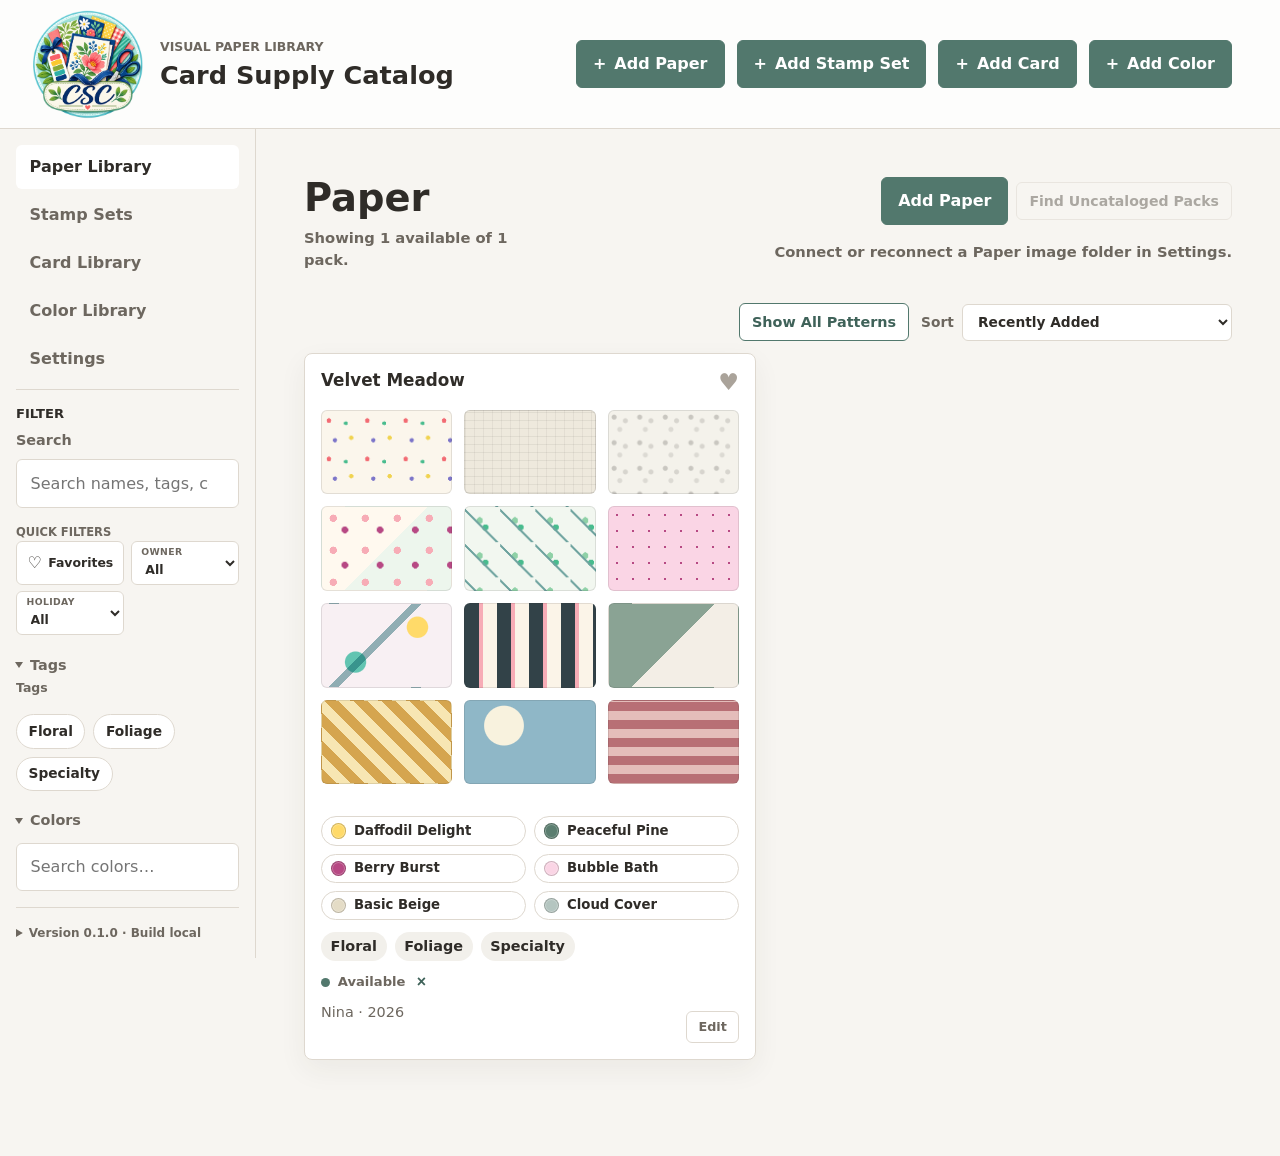
==== commit f34ab662: "Issue #11 - Change  "Stamps & Dies" to "Stamp Sets"" ====
--- a/index.html
+++ b/index.html
@@ -50,7 +50,7 @@
         <nav class="side-nav" aria-label="Primary">
           <div class="nav-links">
             <a class="nav-link nav-link-active" href="#library" aria-current="page" data-nav-link>Paper Library</a>
-            <a class="nav-link" href="#stamps-dies" data-nav-link>Stamps &amp; Dies</a>
+            <a class="nav-link" href="#stamps-dies" data-nav-link>Stamp Sets</a>
             <a class="nav-link" href="#cards" data-nav-link>Card Library</a>
             <a class="nav-link" href="#color-library" data-nav-link>Color Library</a>
             <a class="nav-link" href="#settings" data-nav-link>Settings</a>
@@ -376,7 +376,7 @@
           <section class="app-screen library-screen" id="stamps-dies" aria-labelledby="stamps-dies-title" tabindex="-1" data-screen hidden>
             <section class="library-toolbar" aria-labelledby="stamps-dies-title">
               <div>
-                <h2 id="stamps-dies-title">Stamps &amp; Dies</h2>
+                <h2 id="stamps-dies-title">Stamp Sets</h2>
                 <p class="result-count" data-set-library-status role="status">Your stamp and die sets, together in one library.</p>
               </div>
               <div class="library-toolbar-actions">
--- a/css/styles.css
+++ b/css/styles.css
@@ -1457,6 +1457,17 @@
   color: #8a3f32;
 }
 
+.form-message-with-actions {
+  display: flex;
+  flex-direction: column;
+  align-items: flex-start;
+  gap: var(--space-2);
+}
+
+.form-message-with-actions > p {
+  margin: 0;
+}
+
 .form-message[data-tone="success"] {
   color: var(--color-accent-dark);
 }
@@ -1465,7 +1476,6 @@
   display: flex;
   flex-wrap: wrap;
   gap: var(--space-2);
-  margin-top: var(--space-2);
 }
 
 .form-actions {
